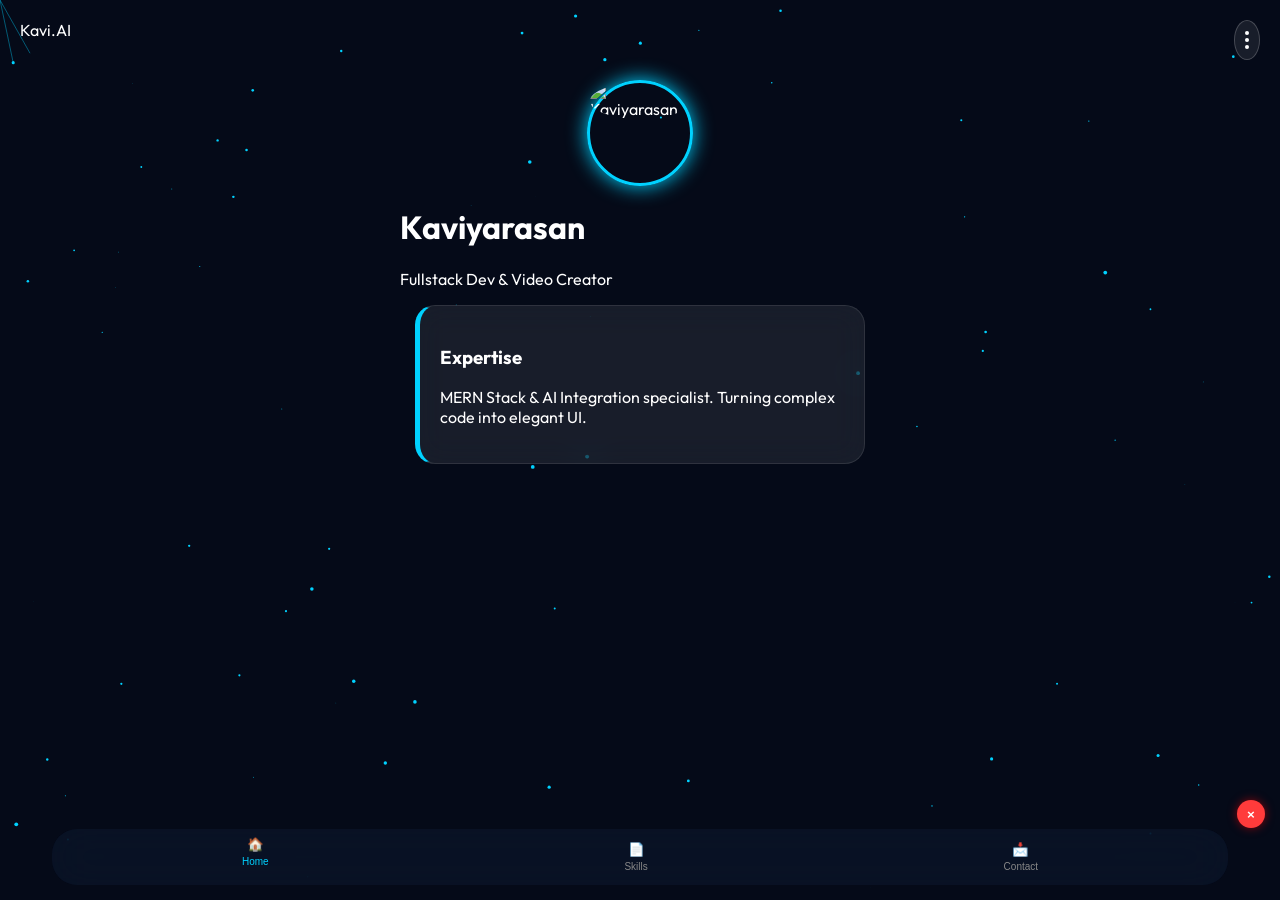
==== index.html @ b202f0cb "Update index.html" ====
<!DOCTYPE html>
<html lang="en">
<head>
  <meta charset="UTF-8">
  <meta name="viewport" content="width=device-width, initial-scale=1.0, maximum-scale=1.0, user-scalable=no">
  <title>Kaviyarasan | Future Portfolio</title>
  <link href="https://fonts.googleapis.com/css2?family=Outfit:wght@300;400;600&display=swap" rel="stylesheet">
  <link rel="stylesheet" href="etc/style.css">
</head>
<body class="dark-mode">

  <canvas id="energyCanvas"></canvas>

  <div class="top-bar">
    <div class="logo">Kavi.AI</div>
    <div class="options-menu">
      <button class="dots-btn" id="menuBtn">
        <span></span><span></span><span></span>
      </button>
      <div class="menu-dropdown" id="menuDropdown">
        <div class="menu-item" onclick="setTheme('dark')">🌙 Dark Mode</div>
        <div class="menu-item" onclick="setTheme('light')">☀️ Light Mode</div>
        <div class="menu-item" onclick="setTheme('metallic')">💎 Metallic Blue</div>
        <hr style="border: 0.5px solid rgba(255,255,255,0.1)">
        <div class="menu-item" id="openChatMenu">💬 Open Assist</div>
      </div>
    </div>
  </div>

  <main class="mobile-wrapper">
    <header class="profile-card">
      <div class="avatar-ring">
        <img src="./assets/images/my-avatar.png" alt="Kaviyarasan" class="avatar">
      </div>
      <h1 class="glow-text">Kaviyarasan</h1>
      <p class="role">Fullstack Dev & Video Creator</p>
    </header>

    <div class="content-view">
      <article id="home" class="page active">
        <div class="glass-card neon-border">
          <h3>Expertise</h3>
          <p>MERN Stack & AI Integration specialist. Turning complex code into elegant UI.</p>
        </div>
      </article>

      <article id="resume" class="page">
        <div class="glass-card">
          <h3>Tech Stack</h3>
          <div class="skills-grid">
            <span>React</span><span>Node.js</span><span>Kotlin</span><span>AI</span>
          </div>
        </div>
      </article>

      <article id="contact" class="page">
        <div class="glass-card">
          <form action="https://api.web3forms.com/submit" method="POST" class="contact-form">
            <input type="hidden" name="access_key" value="be2fa41f-7331-4cbe-b60e-311452aa8fe4">
            <input type="text" placeholder="Name" required>
            <input type="email" placeholder="Email" required>
            <textarea placeholder="Your Message" rows="4"></textarea>
            <button class="glow-btn">Send Message</button>
          </form>
        </div>
      </article>
    </div>

    <nav class="bottom-nav">
      <button class="nav-btn active" data-target="home">🏠<span>Home</span></button>
      <button class="nav-btn" data-target="resume">📄<span>Skills</span></button>
      <button class="nav-btn" data-target="contact">📩<span>Contact</span></button>
    </nav>
  </main>

  <div id="bot-container" class="draggable-bot">
    <div class="bot-header">
      <button id="closeBot" class="close-bot-btn">&times;</button>
    </div>
    <df-messenger 
      intent="welcome" 
      chat-title="KAVI ASSIST" 
      agent-id="3eeac8d2-881d-43f4-8732-d7d95954f839" 
      language-code="en">
    </df-messenger>
  </div>

  <script src="etc/script.js"></script>
  <script src="https://www.gstatic.com/dialogflow-console/fast/messenger/bootstrap.js?v=1"></script>
</body>
</html>
---- etc/style.css ----
:root {
  --metallic-blue: #00d2ff;
  --bg: #050a18;
  --glass: rgba(255, 255, 255, 0.08);
}

body {
  margin: 0; background: var(--bg); color: white;
  font-family: 'Outfit', sans-serif; overflow-x: hidden;
}

#energyCanvas { position: fixed; top: 0; left: 0; z-index: -1; }

/* 3-Dot Menu */
.top-bar { display: flex; justify-content: space-between; padding: 20px; z-index: 10002; position: relative; }
.dots-btn { background: var(--glass); border: 1px solid rgba(255,255,255,0.2); padding: 10px; border-radius: 50%; display: grid; gap: 3px; cursor: pointer; }
.dots-btn span { width: 4px; height: 4px; background: white; border-radius: 50%; }

.menu-dropdown {
  position: absolute; right: 20px; top: 70px; width: 180px;
  background: rgba(10, 20, 40, 0.95); backdrop-filter: blur(20px);
  border-radius: 15px; border: 1px solid var(--metallic-blue);
  display: none; flex-direction: column; z-index: 10003;
}
.menu-dropdown.show { display: flex; }
.menu-item { padding: 15px; cursor: pointer; font-size: 14px; }
.menu-item:hover { background: var(--metallic-blue); }

/* Chatbot Fix */
.draggable-bot { position: fixed; bottom: 90px; right: 20px; z-index: 9999; }
.bot-header { position: absolute; top: -10px; right: -5px; z-index: 10001; }
.close-bot-btn {
  background: #ff3b3b; color: white; border: none; width: 28px; height: 28px;
  border-radius: 50%; cursor: pointer; font-weight: bold; box-shadow: 0 0 10px rgba(255,0,0,0.5);
}
.bot-hidden { display: none !important; }

/* Layout & Cards */
.mobile-wrapper { max-width: 480px; margin: 0 auto; padding-bottom: 100px; }
.avatar-ring { width: 100px; height: 100px; margin: 0 auto; border-radius: 50%; border: 3px solid var(--metallic-blue); box-shadow: 0 0 20px var(--metallic-blue); }
.avatar { width: 100%; border-radius: 50%; }
.glass-card { background: var(--glass); backdrop-filter: blur(15px); border-radius: 20px; padding: 20px; margin: 15px; border: 1px solid rgba(255,255,255,0.1); }
.neon-border { border-left: 5px solid var(--metallic-blue); }

/* Bottom Nav */
.bottom-nav {
  position: fixed; bottom: 15px; left: 50%; transform: translateX(-50%);
  width: 90%; background: rgba(10, 20, 40, 0.8); backdrop-filter: blur(20px);
  display: flex; justify-content: space-around; padding: 12px; border-radius: 25px;
}
.nav-btn { background: none; border: none; color: #888; display: flex; flex-direction: column; align-items: center; cursor: pointer; }
.nav-btn.active { color: var(--metallic-blue); transform: translateY(-5px); }
.nav-btn span { font-size: 10px; margin-top: 4px; }

.page { display: none; }
.page.active { display: block; animation: fadeInUp 0.4s ease; }
@keyframes fadeInUp { from { opacity: 0; transform: translateY(10px); } to { opacity: 1; transform: translateY(0); } }
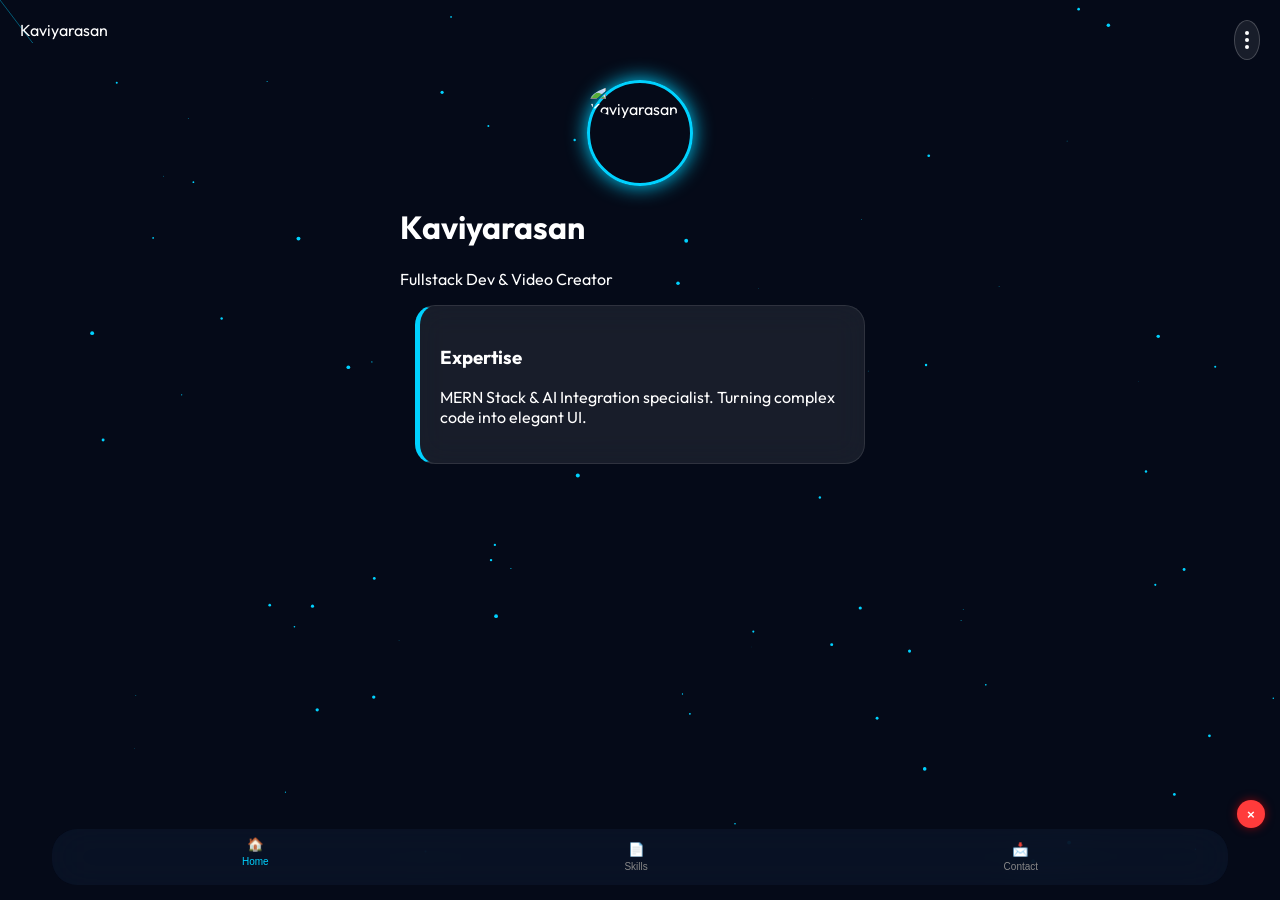
==== commit 75c83a6e: "Update index.html" ====
--- a/index.html
+++ b/index.html
@@ -12,7 +12,7 @@
   <canvas id="energyCanvas"></canvas>
 
   <div class="top-bar">
-    <div class="logo">Kavi.AI</div>
+    <div class="logo">Kaviyarasan</div>
     <div class="options-menu">
       <button class="dots-btn" id="menuBtn">
         <span></span><span></span><span></span>
@@ -77,13 +77,32 @@
     <div class="bot-header">
       <button id="closeBot" class="close-bot-btn">&times;</button>
     </div>
+    <!------bot----->
+ <div align="center" class="container">
+    <script src="https://www.gstatic.com/dialogflow-console/fast/messenger/bootstrap.js?v=1"></script>
     <df-messenger 
-      intent="welcome" 
-      chat-title="KAVI ASSIST" 
-      agent-id="3eeac8d2-881d-43f4-8732-d7d95954f839" 
-      language-code="en">
+     intent="welcome"  
+     chat-title="mozhihub localization" 
+     agent-id="6e15d48e-7e87-4dc9-8201-7e71e19d97ea" 
+     language-code="en" 
+     chat-icon="assets/images/img1.png"
+     chat-icon-size="80px">
+  <style>
+        df-messenger {
+          --df-messenger-bot-message: #fff;
+          --df-messenger-button-titlebar-color: #00A36C;
+          --df-messenger-button-titlebar-color:#00A36C;
+          --df-messenger-chat-background-color:#A9A9A9;
+          --df-messenger-font-color: #000;
+          --df-messenger-send-icon: #00adff;
+          --df-messenger-user-message: #9FE2BF;
+          --df-messenger-chip-border-color:#008000;
+          --df-messanger-chat-icon-size:140px;
+        }
+   </style>
+      
     </df-messenger>
-  </div>
+<!---End Bot---->
 
   <script src="etc/script.js"></script>
   <script src="https://www.gstatic.com/dialogflow-console/fast/messenger/bootstrap.js?v=1"></script>
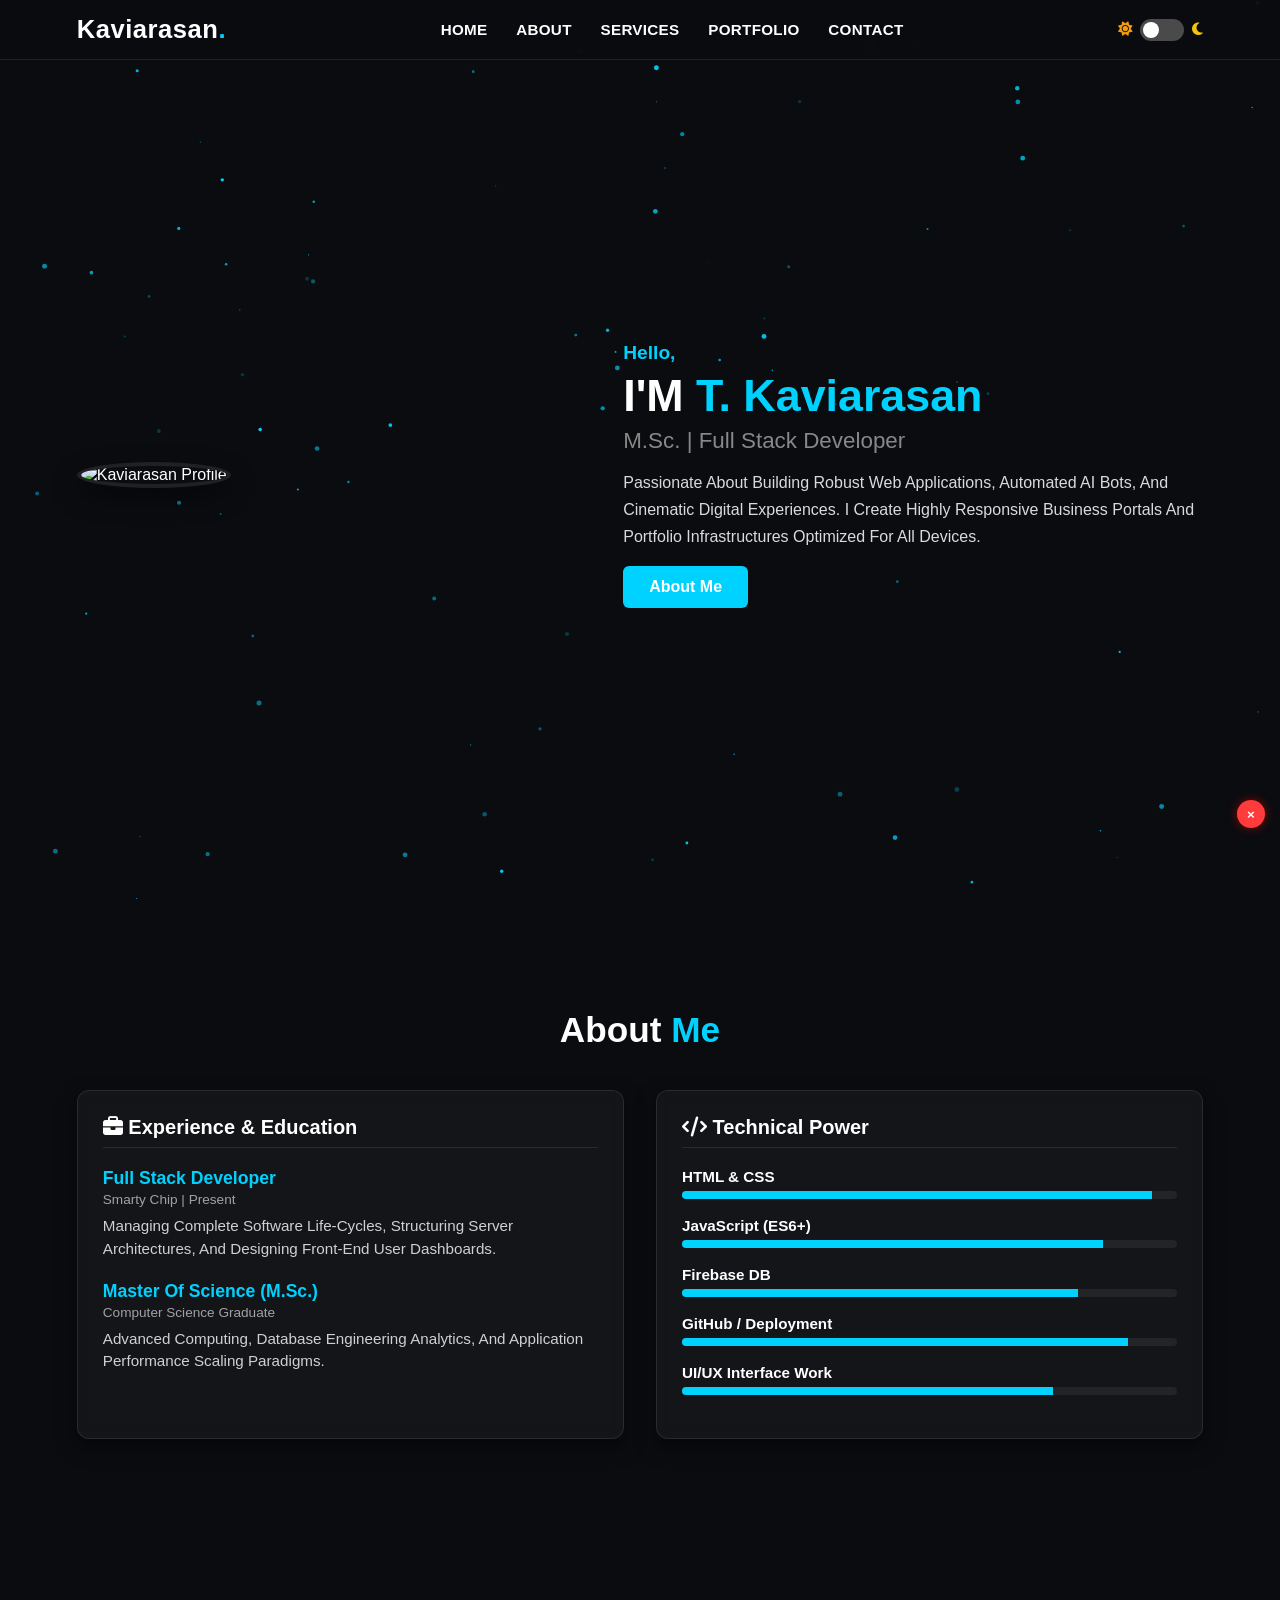
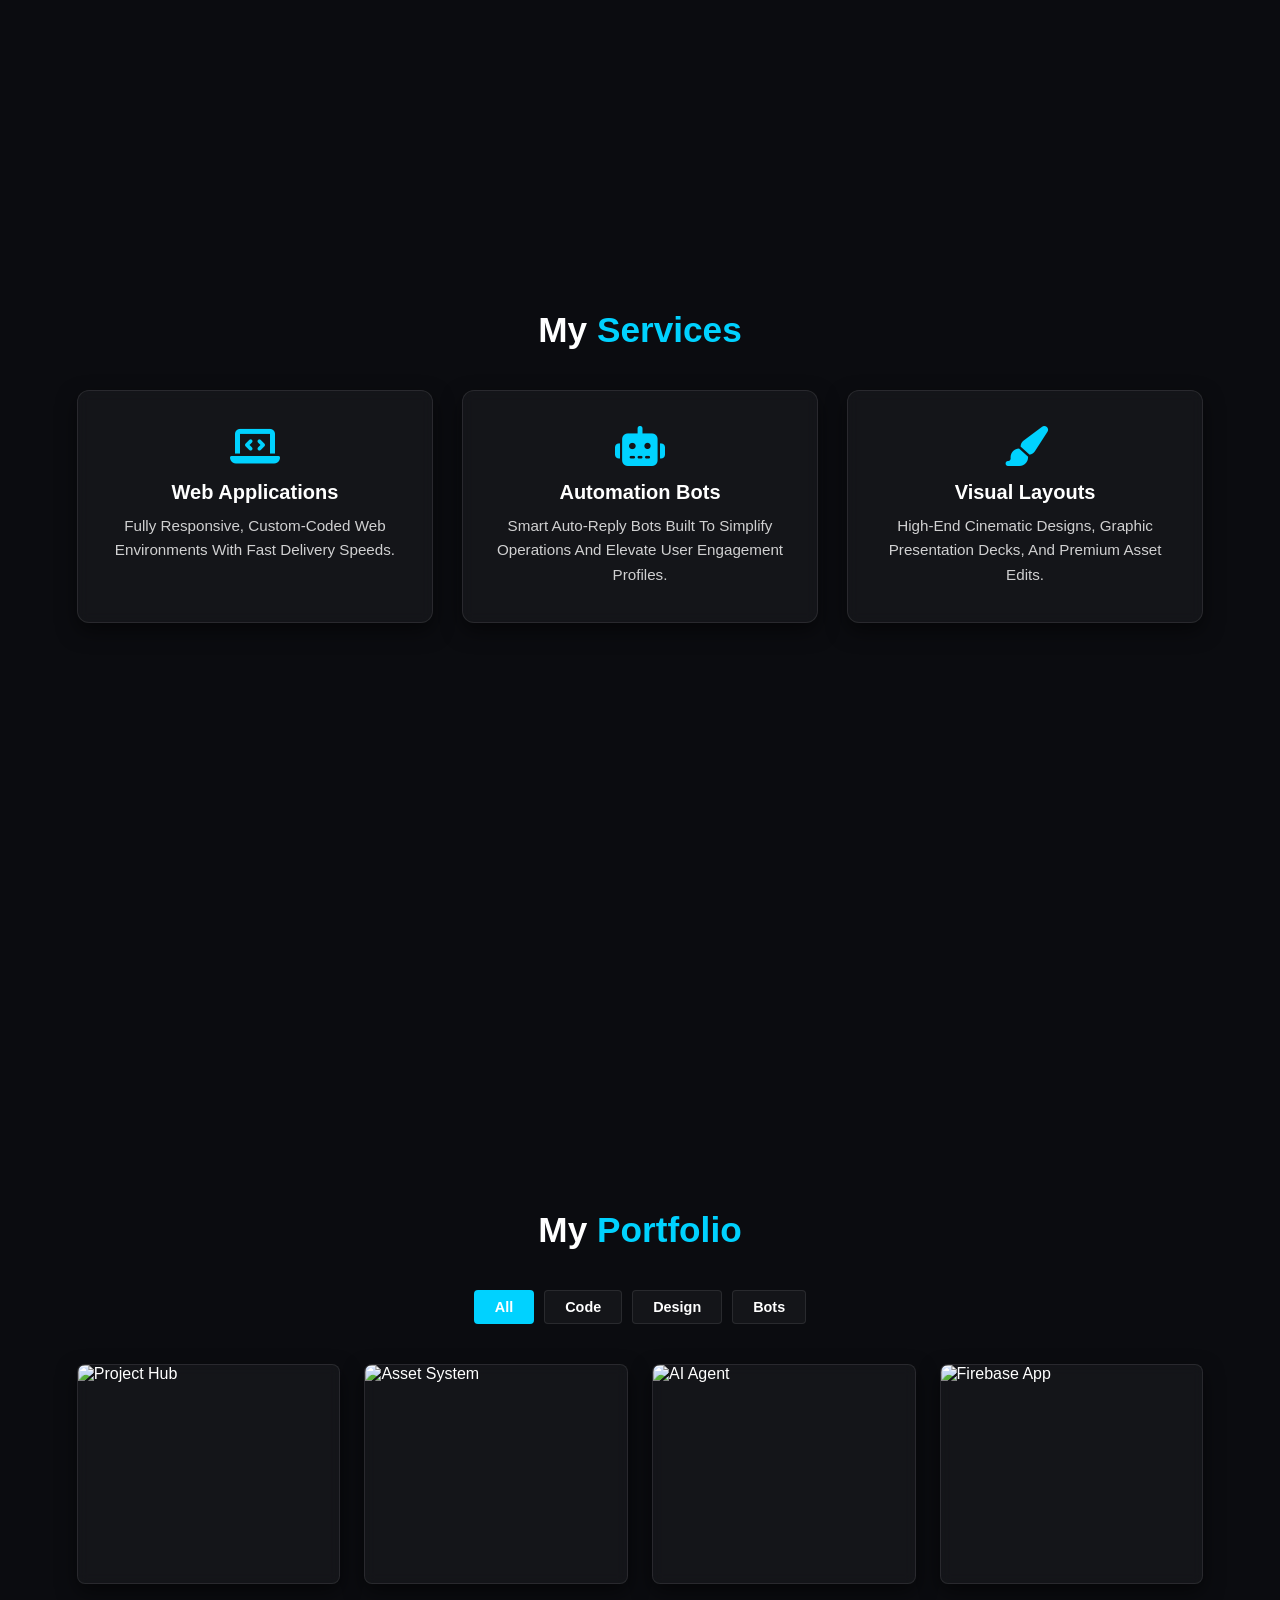
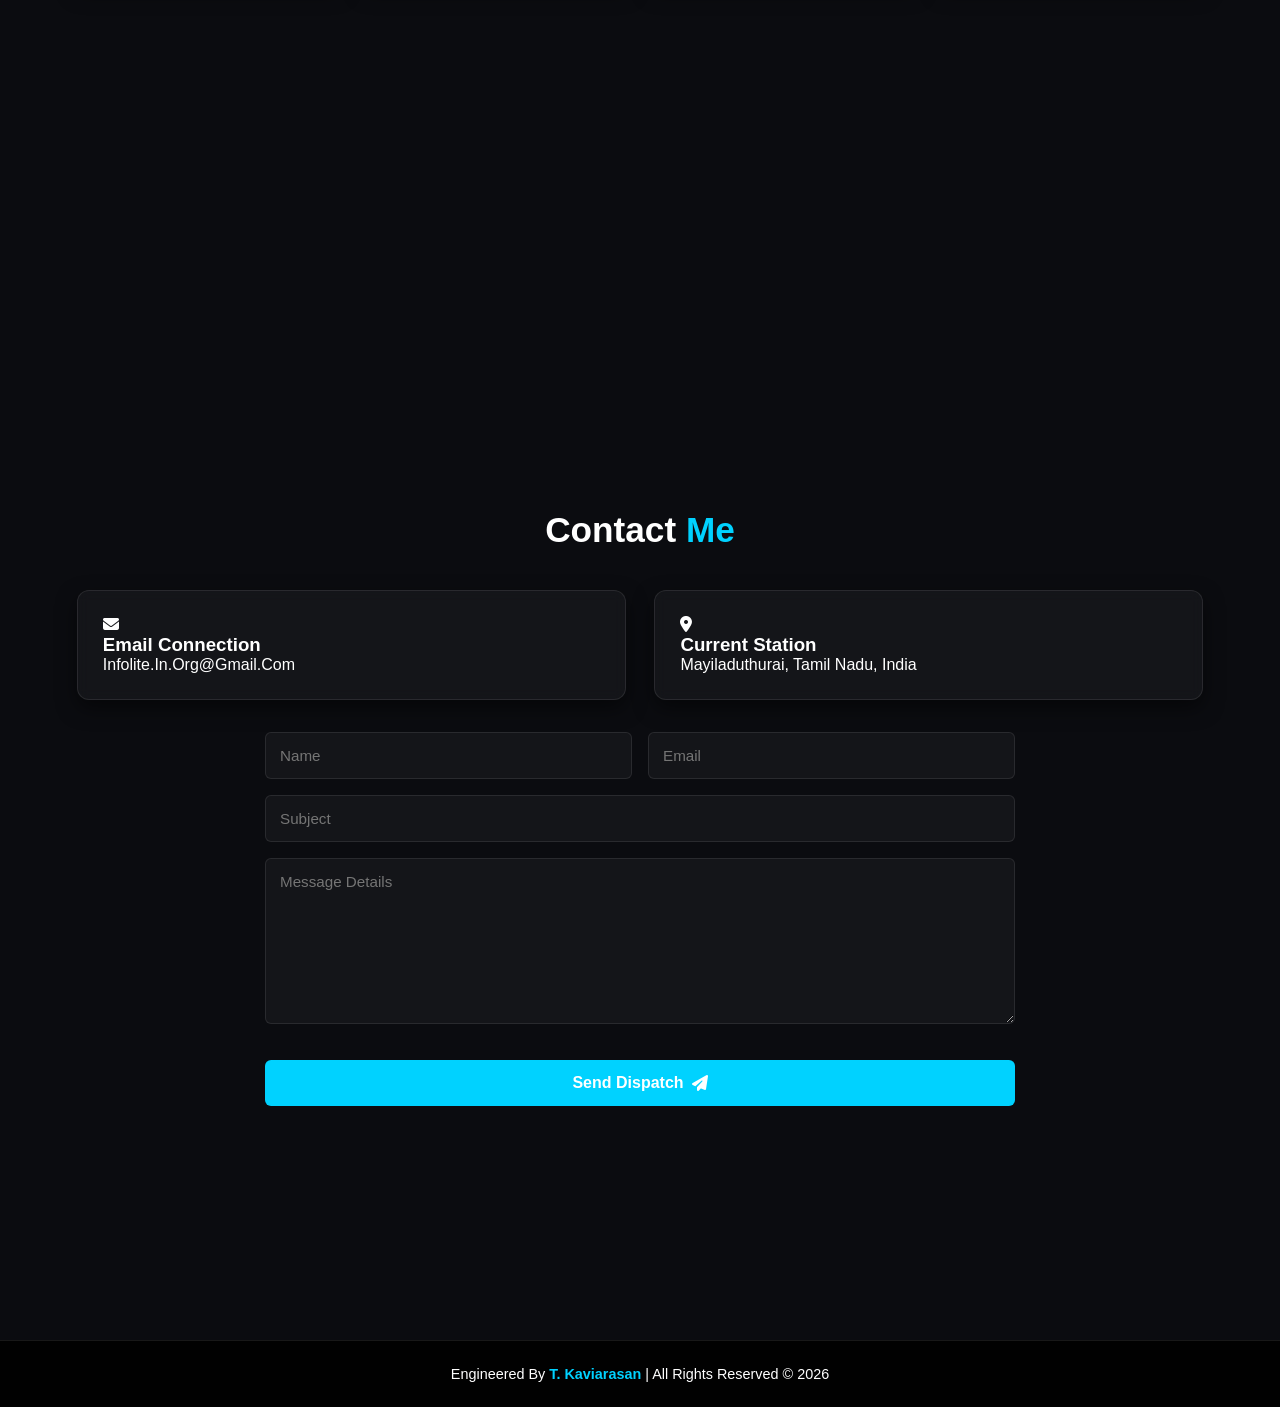
==== commit f73369ca: "Add files via upload" ====
--- a/index.html
+++ b/index.html
@@ -1,83 +1,210 @@
 <!DOCTYPE html>
 <html lang="en">
 <head>
-  <meta charset="UTF-8">
-  <meta name="viewport" content="width=device-width, initial-scale=1.0, maximum-scale=1.0, user-scalable=no">
-  <title>Kaviyarasan | Future Portfolio</title>
-  <link href="https://fonts.googleapis.com/css2?family=Outfit:wght@300;400;600&display=swap" rel="stylesheet">
-  <link rel="stylesheet" href="etc/style.css">
+    <meta charset="UTF-8">
+    <meta name="viewport" content="width=device-width, initial-scale=1.0, maximum-scale=1.0, user-scalable=no">
+    <title>T. Kaviarasan | Portfolio</title>
+    
+    <!-- Font Awesome for Icons -->
+    <link rel="stylesheet" href="https://cdnjs.cloudflare.com/ajax/libs/font-awesome/6.1.2/css/all.min.css">
+    <link rel="stylesheet" href="css/style.css">
 </head>
 <body class="dark-mode">
 
-  <canvas id="energyCanvas"></canvas>
-
-  <div class="top-bar">
-    <div class="logo">Kaviyarasan</div>
-    <div class="options-menu">
-      <button class="dots-btn" id="menuBtn">
-        <span></span><span></span><span></span>
-      </button>
-      <div class="menu-dropdown" id="menuDropdown">
-        <div class="menu-item" onclick="setTheme('dark')">🌙 Dark Mode</div>
-        <div class="menu-item" onclick="setTheme('light')">☀️ Light Mode</div>
-        <div class="menu-item" onclick="setTheme('metallic')">💎 Metallic Blue</div>
-        <hr style="border: 0.5px solid rgba(255,255,255,0.1)">
-        <div class="menu-item" id="openChatMenu">💬 Open Assist</div>
-      </div>
-    </div>
-  </div>
-
-  <main class="mobile-wrapper">
-    <header class="profile-card">
-      <div class="avatar-ring">
-        <img src="./assets/images/my-avatar.png" alt="Kaviyarasan" class="avatar">
-      </div>
-      <h1 class="glow-text">Kaviyarasan</h1>
-      <p class="role">Fullstack Dev & Video Creator</p>
-    </header>
-
-    <div class="content-view">
-      <article id="home" class="page active">
-        <div class="glass-card neon-border">
-          <h3>Expertise</h3>
-          <p>MERN Stack & AI Integration specialist. Turning complex code into elegant UI.</p>
-        </div>
-      </article>
-
-      <article id="resume" class="page">
-        <div class="glass-card">
-          <h3>Tech Stack</h3>
-          <div class="skills-grid">
-            <span>React</span><span>Node.js</span><span>Kotlin</span><span>AI</span>
-          </div>
-        </div>
-      </article>
-
-      <article id="contact" class="page">
-        <div class="glass-card">
-          <form action="https://api.web3forms.com/submit" method="POST" class="contact-form">
-            <input type="hidden" name="access_key" value="be2fa41f-7331-4cbe-b60e-311452aa8fe4">
-            <input type="text" placeholder="Name" required>
-            <input type="email" placeholder="Email" required>
-            <textarea placeholder="Your Message" rows="4"></textarea>
-            <button class="glow-btn">Send Message</button>
-          </form>
-        </div>
-      </article>
-    </div>
-
-    <nav class="bottom-nav">
-      <button class="nav-btn active" data-target="home">🏠<span>Home</span></button>
-      <button class="nav-btn" data-target="resume">📄<span>Skills</span></button>
-      <button class="nav-btn" data-target="contact">📩<span>Contact</span></button>
-    </nav>
-  </main>
-
+    <!-- Background Audio & Interactive Canvas -->
+    <audio id="bgMusic" autoplay loop>
+        <source src="audio/master.mp3" type="audio/mp3">
+    </audio>
+    <canvas id="energyCanvas"></canvas>
+
+    <!-- Header & Navigation -->
+    <div class="contenedor-header">
+        <header>
+            <div class="logo">
+                <a href="#home">Kaviarasan<span>.</span></a>
+            </div>
+            
+            <nav id="nav">
+                <ul>
+                    <li><a href="#home" onclick="seleccionar()">HOME</a></li>
+                    <li><a href="#about" onclick="seleccionar()">ABOUT</a></li>
+                    <li><a href="#services" onclick="seleccionar()">SERVICES</a></li>
+                    <li><a href="#portfolio" onclick="seleccionar()">PORTFOLIO</a></li>
+                    <li><a href="#contact" onclick="seleccionar()">CONTACT</a></li>
+                </ul>
+            </nav>
+
+            <!-- Day/Night Sliding Switch Container -->
+            <div class="theme-switch-container">
+                <i class="fas fa-sun sun-icon"></i>
+                <label class="switch">
+                    <input type="checkbox" id="theme-slider" onchange="toggleTheme(this)">
+                    <span class="slider round"></span>
+                </label>
+                <i class="fas fa-moon moon-icon"></i>
+            </div>
+
+            <!-- Hamburger Icon for Phone View -->
+            <div class="nav-responsive" onclick="mostrarOcultarMenu()">
+                <i class="fas fa-bars" id="menu-icon"></i>
+            </div>
+        </header>
+    </div>
+
+    <!-- Home Section -->
+    <section class="home" id="home">
+        <div class="image">
+            <img src="images/Dp.jpg" alt="Kaviarasan Profile">
+        </div>
+        <div class="content">
+            <span class="hello">Hello,</span>
+            <h3>I'M <span>T. Kaviarasan</span></h3>
+            <h2>M.Sc. | Full Stack Developer</h2>
+            <p>Passionate about building robust web applications, automated AI bots, and cinematic digital experiences. I create highly responsive business portals and portfolio infrastructures optimized for all devices.</p>
+            <a href="#about" class="btn">About Me</a>
+        </div>
+    </section>
+
+    <!-- About & Skills Section -->
+    <section class="about" id="about">
+        <h1 class="heading"> About <span>Me</span> </h1>
+        <div class="row">
+            
+            <!-- Timeline Cards -->
+            <div class="box">
+                <h3 class="title"><i class="fas fa-briefcase"></i> Experience & Education</h3>
+                <div class="exp-box">
+                    <h3>Full Stack Developer</h3>
+                    <span class="company">Smarty Chip | Present</span>
+                    <p>Managing complete software life-cycles, structuring server architectures, and designing front-end user dashboards.</p>
+                </div>
+                <div class="exp-box">
+                    <h3>Master of Science (M.Sc.)</h3>
+                    <span class="company">Computer Science Graduate</span>
+                    <p>Advanced computing, database engineering analytics, and application performance scaling paradigms.</p>
+                </div>
+            </div>
+
+            <!-- Custom Skills Block -->
+            <div class="box" id="skills">
+                <h3 class="title"><i class="fas fa-code"></i> Technical Power</h3>
+                
+                <div class="skill"><span>HTML & CSS</span><div class="barra-skill"><div class="progreso htmlcss"></div></div></div>
+                <div class="skill"><span>JavaScript (ES6+)</span><div class="barra-skill"><div class="progreso javascript"></div></div></div>
+                <div class="skill"><span>Firebase DB</span><div class="barra-skill"><div class="progreso firebase"></div></div></div>
+                <div class="skill"><span>GitHub / Deployment</span><div class="barra-skill"><div class="progreso github"></div></div></div>
+                <div class="skill"><span>UI/UX Interface Work</span><div class="barra-skill"><div class="progreso design"></div></div></div>
+            </div>
+        </div>
+    </section>
+
+    <!-- Services Section -->
+    <section class="services" id="services">
+        <h1 class="heading"> My <span>Services</span> </h1>
+        <div class="box-container">
+            <div class="box">
+                <i class="fas fa-laptop-code"></i>
+                <h3>Web Applications</h3>
+                <p>Fully responsive, custom-coded web environments with fast delivery speeds.</p>
+            </div>
+            <div class="box">
+                <i class="fas fa-robot"></i>
+                <h3>Automation Bots</h3>
+                <p>Smart auto-reply bots built to simplify operations and elevate user engagement profiles.</p>
+            </div>
+            <div class="box">
+                <i class="fas fa-paint-brush"></i>
+                <h3>Visual Layouts</h3>
+                <p>High-end cinematic designs, graphic presentation decks, and premium asset edits.</p>
+            </div>
+        </div>
+    </section>
+
+    <!-- Portfolio Filter System -->
+    <section class="portfolio" id="portfolio">
+        <h1 class="heading"> My <span>Portfolio</span> </h1>
+        
+        <div class="button-container">
+            <div class="btn filter-btn active" data-filter="all">All</div>
+            <div class="btn filter-btn" data-filter="code">Code</div>
+            <div class="btn filter-btn" data-filter="design">Design</div>
+            <div class="btn filter-btn" data-filter="bots">Bots</div>
+        </div>
+
+        <div class="image-container">
+            <div class="box code">
+                <img src="images/img1.jpg" alt="Project Hub">
+                <div class="info"><h3>Enterprise App</h3></div>
+            </div>
+            <div class="box design">
+                <img src="images/img2.jpg" alt="Asset System">
+                <div class="info"><h3>Cinematic UI Variant</h3></div>
+            </div>
+            <div class="box bots">
+                <img src="images/img3.jpg" alt="AI Agent">
+                <div class="info"><h3>Automated AI System</h3></div>
+            </div>
+            <div class="box code">
+                <img src="images/img4.jpg" alt="Firebase App">
+                <div class="info"><h3>Firebase Core Engine</h3></div>
+            </div>
+        </div>
+    </section>
+
+    <!-- Contact Form Section -->
+    <section class="contact" id="contact">
+        <h1 class="heading"> Contact <span>Me</span> </h1>
+        <div class="box-container">
+            <div class="box">
+                <i class="fas fa-envelope"></i>
+                <h3>Email Connection</h3>
+                <p>infolite.in.org@gmail.com</p>
+            </div>
+            <div class="box">
+                <i class="fas fa-map-marker-alt"></i>
+                <h3>Current Station</h3>
+                <p>Mayiladuthurai, Tamil Nadu, India</p>
+            </div>
+        </div>
+
+        <div class="row">
+          
+<form action="https://api.web3forms.com/submit" method="POST" class="contact-form">
+    <!-- Web3Forms Access Key -->
+    <input type="hidden" name="access_key" value="5e51a205-46d1-4db6-916f-0703efb327ab">
+ 
+    <div class="inputBox">
+        <!-- 'name="name"' add panni iruken -->
+        <input type="text" name="name" placeholder="Name" required>
+        
+        <!-- 'name="email"' add panni iruken -->
+        <input type="email" name="email" placeholder="Email" required>
+    </div>
+    
+    <!-- 'name="subject"' add panni iruken -->
+    <input type="text" name="subject" placeholder="Subject">
+    
+    <!-- 'name="message"' add panni iruken -->
+    <textarea name="message" cols="30" rows="8" placeholder="Message Details" required></textarea>
+    
+    <button type="submit" class="btn">Send Dispatch <i class="fas fa-paper-plane"></i></button>
+</form>
+
+        </div>
+    </section>
+
+    <!-- Footer Space -->
+    <div class="footer">
+        Engineered by <span>T. Kaviarasan</span> | All Rights Reserved &copy; 2026
+    </div>
+
+    <!-- Chatbot Initialization -->
+    
   <div id="bot-container" class="draggable-bot">
     <div class="bot-header">
       <button id="closeBot" class="close-bot-btn">&times;</button>
     </div>
-    <!------bot----->
+<!------bot----->
  <div align="center" class="container">
     <script src="https://www.gstatic.com/dialogflow-console/fast/messenger/bootstrap.js?v=1"></script>
     <df-messenger 
@@ -104,7 +231,7 @@
     </df-messenger>
 <!---End Bot---->
 
-  <script src="etc/script.js"></script>
-  <script src="https://www.gstatic.com/dialogflow-console/fast/messenger/bootstrap.js?v=1"></script>
+
+    <script src="js/script.js"></script>
 </body>
 </html>
--- a/css/style.css
+++ b/css/style.css
@@ -0,0 +1,365 @@
+/* ==========================================
+   1. UNIVERSAL THEME ENGINE TOKENS
+   ========================================== */
+:root { 
+    --bg: #0b0c10; 
+    --text: #ffffff; 
+    --accent: #00d2ff; 
+    --glass: rgba(255, 255, 255, 0.04);
+    --glass-border: rgba(255, 255, 255, 0.09);
+    --card-shadow: rgba(0, 0, 0, 0.5);
+}
+
+body.light-mode { 
+    --bg: #f8f9fa; 
+    --text: #1a1a1a; 
+    --accent: #0076a3; 
+    --glass: rgba(0, 0, 0, 0.03);
+    --glass-border: rgba(0, 0, 0, 0.08);
+    --card-shadow: rgba(0, 0, 0, 0.08);
+}
+
+/* ==========================================
+   2. STRUCTURE RESET & BG ENGINE CANVAS
+   ========================================== */
+* { 
+    margin: 0; 
+    padding: 0; 
+    box-sizing: border-box; 
+    font-family: 'Segoe UI', Roboto, Helvetica, Arial, sans-serif;
+    text-transform: capitalize; 
+    transition: background 0.4s ease, color 0.4s ease, border-color 0.4s ease;
+}
+
+html { 
+    scroll-behavior: smooth; 
+    font-size: 16px; 
+    overflow-x: hidden;
+}
+
+body { 
+    background-color: var(--bg); 
+    color: var(--text); 
+    overflow-x: hidden;
+    position: relative;
+}
+
+#energyCanvas { 
+    position: fixed; 
+    top: 0; 
+    left: 0; 
+    width: 100vw;
+    height: 100vh;
+    z-index: -1; 
+    pointer-events: auto;
+}
+
+/* ==========================================
+   3. STICKY HEADER & SLIDING SWITCH
+   ========================================== */
+.contenedor-header { 
+    position: fixed; 
+    top: 0; 
+    left: 0; 
+    width: 100%; 
+    z-index: 1000; 
+    background: rgba(11, 12, 16, 0.85); 
+    backdrop-filter: blur(12px); 
+    -webkit-backdrop-filter: blur(12px);
+    border-bottom: 1px solid var(--glass-border);
+}
+body.light-mode .contenedor-header {
+    background: rgba(248, 249, 250, 0.85);
+}
+
+header { 
+    display: flex; 
+    justify-content: space-between; 
+    align-items: center; 
+    padding: 15px 6%; 
+    max-width: 1400px;
+    margin: 0 auto;
+}
+
+.logo a { 
+    color: var(--text); 
+    font-size: 1.6rem; 
+    font-weight: 800; 
+    text-decoration: none; 
+    letter-spacing: 0.5px;
+}
+.logo a span { color: var(--accent); }
+
+#nav ul { 
+    display: flex; 
+    list-style: none; 
+    gap: 1.8rem; 
+}
+#nav ul li a { 
+    color: var(--text); 
+    text-decoration: none; 
+    font-size: 0.95rem; 
+    font-weight: 600;
+    letter-spacing: 0.3px;
+}
+#nav ul li a:hover { color: var(--accent); }
+
+/* Day / Night Slider Switch Mechanics */
+.theme-switch-container {
+    display: flex;
+    align-items: center;
+    gap: 8px;
+}
+.theme-switch-container i { font-size: 0.9rem; }
+.sun-icon { color: #f39c12; }
+.moon-icon { color: #f1c40f; }
+
+.switch {
+    position: relative;
+    display: inline-block;
+    width: 44px;
+    height: 22px;
+}
+.switch input { opacity: 0; width: 0; height: 0; }
+.slider {
+    position: absolute;
+    cursor: pointer;
+    top: 0; left: 0; right: 0; bottom: 0;
+    background-color: #4a4a4a;
+    transition: .3s;
+}
+.slider.round { border-radius: 22px; }
+.slider.round:before {
+    position: absolute;
+    content: "";
+    height: 16px;
+    width: 16px;
+    left: 3px;
+    bottom: 3px;
+    background-color: white;
+    transition: .3s;
+    border-radius: 50%;
+}
+input:checked + .slider { background-color: var(--accent); }
+input:checked + .slider:before { transform: translateX(22px); }
+
+.nav-responsive { 
+    display: none; 
+    font-size: 1.5rem; 
+    cursor: pointer; 
+    color: var(--text); 
+}
+
+/* ==========================================
+   4. CORE VIEW SECTIONS & MODULE LAYOUTS
+   ========================================== */
+section { 
+    padding: 110px 6% 60px 6%; 
+    min-height: 100vh; 
+    max-width: 1300px;
+    margin: 0 auto;
+}
+.heading { 
+    text-align: center; 
+    font-size: 2.2rem; 
+    margin-bottom: 2.5rem; 
+    font-weight: 700;
+}
+.heading span { color: var(--accent); }
+
+.btn { 
+    display: inline-block; 
+    padding: 10px 24px; 
+    background: var(--accent); 
+    color: #fff; 
+    text-decoration: none; 
+    border-radius: 6px; 
+    font-size: 1rem; 
+    font-weight: 600;
+    margin-top: 1rem; 
+    border: 2px solid transparent; 
+    cursor: pointer;
+}
+.btn:hover { 
+    background: transparent; 
+    border: 2px solid var(--accent); 
+    color: var(--accent); 
+}
+
+/* Home Layer Matrix */
+.home { 
+    display: flex; 
+    align-items: center; 
+    justify-content: space-between; 
+    gap: 40px; 
+}
+.home .image img { 
+    width: 320px; 
+    height: 320px;
+    border-radius: 50%; 
+    object-fit: cover;
+    box-shadow: 0 10px 25px var(--card-shadow); 
+    border: 4px solid var(--glass-border); 
+}
+.home .content .hello { font-size: 1.2rem; color: var(--accent); font-weight: 600; }
+.home .content h3 { font-size: 2.8rem; line-height: 1.2; margin: 5px 0; }
+.home .content h3 span { color: var(--accent); }
+.home .content h2 { font-size: 1.4rem; margin-bottom: 15px; color: #888; font-weight: 500; }
+.home .content p { font-size: 1rem; line-height: 1.7; opacity: 0.85; max-width: 580px; }
+
+/* Grid Split Patterns */
+.row { 
+    display: grid; 
+    grid-template-columns: repeat(auto-fit, minmax(300px, 1fr)); 
+    gap: 2rem; 
+}
+.box { 
+    background: var(--glass); 
+    padding: 25px; 
+    border-radius: 12px; 
+    border: 1px solid var(--glass-border); 
+    backdrop-filter: blur(6px);
+    box-shadow: 0 8px 20px var(--card-shadow);
+}
+.box .title { 
+    font-size: 1.25rem; 
+    margin-bottom: 20px; 
+    border-bottom: 1px solid var(--glass-border); 
+    padding-bottom: 8px; 
+    font-weight: 600;
+}
+.exp-box { margin-bottom: 20px; }
+.exp-box h3 { font-size: 1.1rem; color: var(--accent); }
+.exp-box .company { font-size: 0.85rem; opacity: 0.6; display: block; margin: 3px 0 8px 0; }
+.exp-box p { font-size: 0.95rem; line-height: 1.5; opacity: 0.8; }
+
+/* ==========================================
+   5. SKILLS PROGRESS TRACKS & FILTERS
+   ========================================== */
+.skill { margin-bottom: 18px; }
+.skill span { font-size: 0.95rem; font-weight: 600; display: block; margin-bottom: 6px; }
+.barra-skill { 
+    background: rgba(120, 120, 120, 0.15); 
+    height: 8px; 
+    border-radius: 4px; 
+    overflow: hidden; 
+}
+.progreso { height: 100%; background: var(--accent); width: 0; transition: width 1.5s cubic-bezier(0.1, 1, 0.1, 1); }
+
+/* Dynamic viewport triggered active width metrics */
+.progreso.htmlcss.active { width: 95%; }
+.progreso.javascript.active { width: 85%; }
+.progreso.firebase.active { width: 80%; }
+.progreso.github.active { width: 90%; }
+.progreso.design.active { width: 75%; }
+
+/* Services Modular Block */
+.box-container { 
+    display: grid; 
+    grid-template-columns: repeat(auto-fit, minmax(260px, 1fr)); 
+    gap: 1.8rem; 
+}
+.services .box { text-align: center; padding: 35px 20px; }
+.services .box i { font-size: 2.5rem; color: var(--accent); margin-bottom: 15px; }
+.services .box h3 { margin-bottom: 10px; font-size: 1.25rem; }
+.services .box p { font-size: 0.95rem; opacity: 0.8; line-height: 1.6; }
+
+/* Portfolio Filtering Grid Framework */
+.button-container { text-align: center; margin-bottom: 2.5rem; display: flex; flex-wrap: wrap; justify-content: center; gap: 10px; }
+.button-container .btn { margin: 0; background: var(--glass); color: var(--text); border: 1px solid var(--glass-border); padding: 8px 20px; font-size: 0.9rem; border-radius: 4px; }
+.button-container .btn.active, .button-container .btn:hover { background: var(--accent); color: #fff; border-color: transparent; }
+
+.image-container { display: grid; grid-template-columns: repeat(auto-fit, minmax(260px, 1fr)); gap: 1.5rem; }
+.image-container .box { position: relative; overflow: hidden; border-radius: 8px; height: 220px; padding: 0; }
+.image-container .box img { width: 100%; height: 100%; object-fit: cover; transition: transform 0.4s ease; }
+.image-container .box:hover img { transform: scale(1.08); }
+.image-container .box .info { 
+    position: absolute; top: 0; left: 0; height: 100%; width: 100%; 
+    background: rgba(0,0,0,0.85); display: flex; align-items: center; 
+    justify-content: center; opacity: 0; transform: translateY(10px); transition: all 0.3s ease; 
+}
+.image-container .box:hover .info { opacity: 1; transform: translateY(0); }
+.image-container .box .info h3 { color: #fff; font-size: 1.2rem; text-align: center; font-weight: 600; }
+
+/* Contact Interface Arrays */
+.contact .inputBox { display: flex; gap: 1rem; }
+.contact input, .contact textarea { 
+    width: 100%; padding: 14px; margin-bottom: 1rem; 
+    background: var(--glass); border: 1px solid var(--glass-border); 
+    color: var(--text); border-radius: 6px; font-size: 0.95rem; 
+}
+.contact input:focus, .contact textarea:focus { border-color: var(--accent); outline: none; }
+.contact .row { max-width: 750px; margin: 2rem auto 0 auto; }
+.contact form .btn { width: 100%; padding: 12px; display: flex; align-items: center; justify-content: center; gap: 8px; }
+
+.footer { text-align: center; padding: 25px; background: rgba(0,0,0,0.9); font-size: 0.9rem; border-top: 1px solid var(--glass-border); margin-top: 40px; }
+.footer span { color: var(--accent); font-weight: 600; }
+
+/* Fix Dialogflow Chat Interface Index Priority */
+df-messenger { z-index: 99999 !important; }
+
+/* ==========================================
+   6. PHONE ADAPTATION RESPONSIVE MATRIX
+   ========================================== */
+@media (max-width: 768px) {
+    html { font-size: 15px; }
+    header { padding: 12px 5%; }
+    .nav-responsive { display: block; }
+    
+    #nav { 
+        position: absolute; 
+        top: 100%; 
+        left: 0; 
+        width: 100%; 
+        background: rgba(11, 12, 16, 0.96); 
+        border-top: 1px solid var(--glass-border); 
+        display: none; 
+        box-shadow: 0 10px 15px rgba(0,0,0,0.5);
+    }
+    body.light-mode #nav { background: rgba(248, 249, 250, 0.98); }
+    
+    #nav.responsive { display: block; }
+    #nav ul { flex-direction: column; text-align: center; padding: 25px 0; gap: 1.2rem; }
+    #nav ul li a { font-size: 1.1rem; display: block; padding: 5px 0; }
+    
+    section { padding: 90px 5% 40px 5%; min-height: auto; }
+    
+    .home { flex-direction: column-reverse; text-align: center; gap: 25px; padding-top: 120px; }
+    .home .image img { width: 220px; height: 220px; }
+    .home .content h3 { font-size: 2.2rem; }
+    .home .content p { margin: 0 auto; }
+    
+    .row { grid-template-columns: 1fr; }
+    .contact .inputBox { flex-direction: column; gap: 0; }
+}
+
+
+/* Chatbot Fix */
+.draggable-bot { position: fixed; bottom: 90px; right: 20px; z-index: 9999; }
+.bot-header { position: absolute; top: -10px; right: -5px; z-index: 10001; }
+.close-bot-btn {
+  background: #ff3b3b; color: white; border: none; width: 28px; height: 28px;
+  border-radius: 50%; cursor: pointer; font-weight: bold; box-shadow: 0 0 10px rgba(255,0,0,0.5);
+}
+.bot-hidden { display: none !important; }
+
+/* Layout & Cards */
+.mobile-wrapper { max-width: 480px; margin: 0 auto; padding-bottom: 100px; }
+.avatar-ring { width: 100px; height: 100px; margin: 0 auto; border-radius: 50%; border: 3px solid var(--metallic-blue); box-shadow: 0 0 20px var(--metallic-blue); }
+.avatar { width: 100%; border-radius: 50%; }
+.glass-card { background: var(--glass); backdrop-filter: blur(15px); border-radius: 20px; padding: 20px; margin: 15px; border: 1px solid rgba(255,255,255,0.1); }
+.neon-border { border-left: 5px solid var(--metallic-blue); }
+
+/* Bottom Nav */
+.bottom-nav {
+  position: fixed; bottom: 15px; left: 50%; transform: translateX(-50%);
+  width: 90%; background: rgba(10, 20, 40, 0.8); backdrop-filter: blur(20px);
+  display: flex; justify-content: space-around; padding: 12px; border-radius: 25px;
+}
+.nav-btn { background: none; border: none; color: #888; display: flex; flex-direction: column; align-items: center; cursor: pointer; }
+.nav-btn.active { color: var(--metallic-blue); transform: translateY(-5px); }
+.nav-btn span { font-size: 10px; margin-top: 4px; }
+
+.page { display: none; }
+.page.active { display: block; animation: fadeInUp 0.4s ease; }
+@keyframes fadeInUp { from { opacity: 0; transform: translateY(10px); } to { opacity: 1; transform: translateY(0); } }
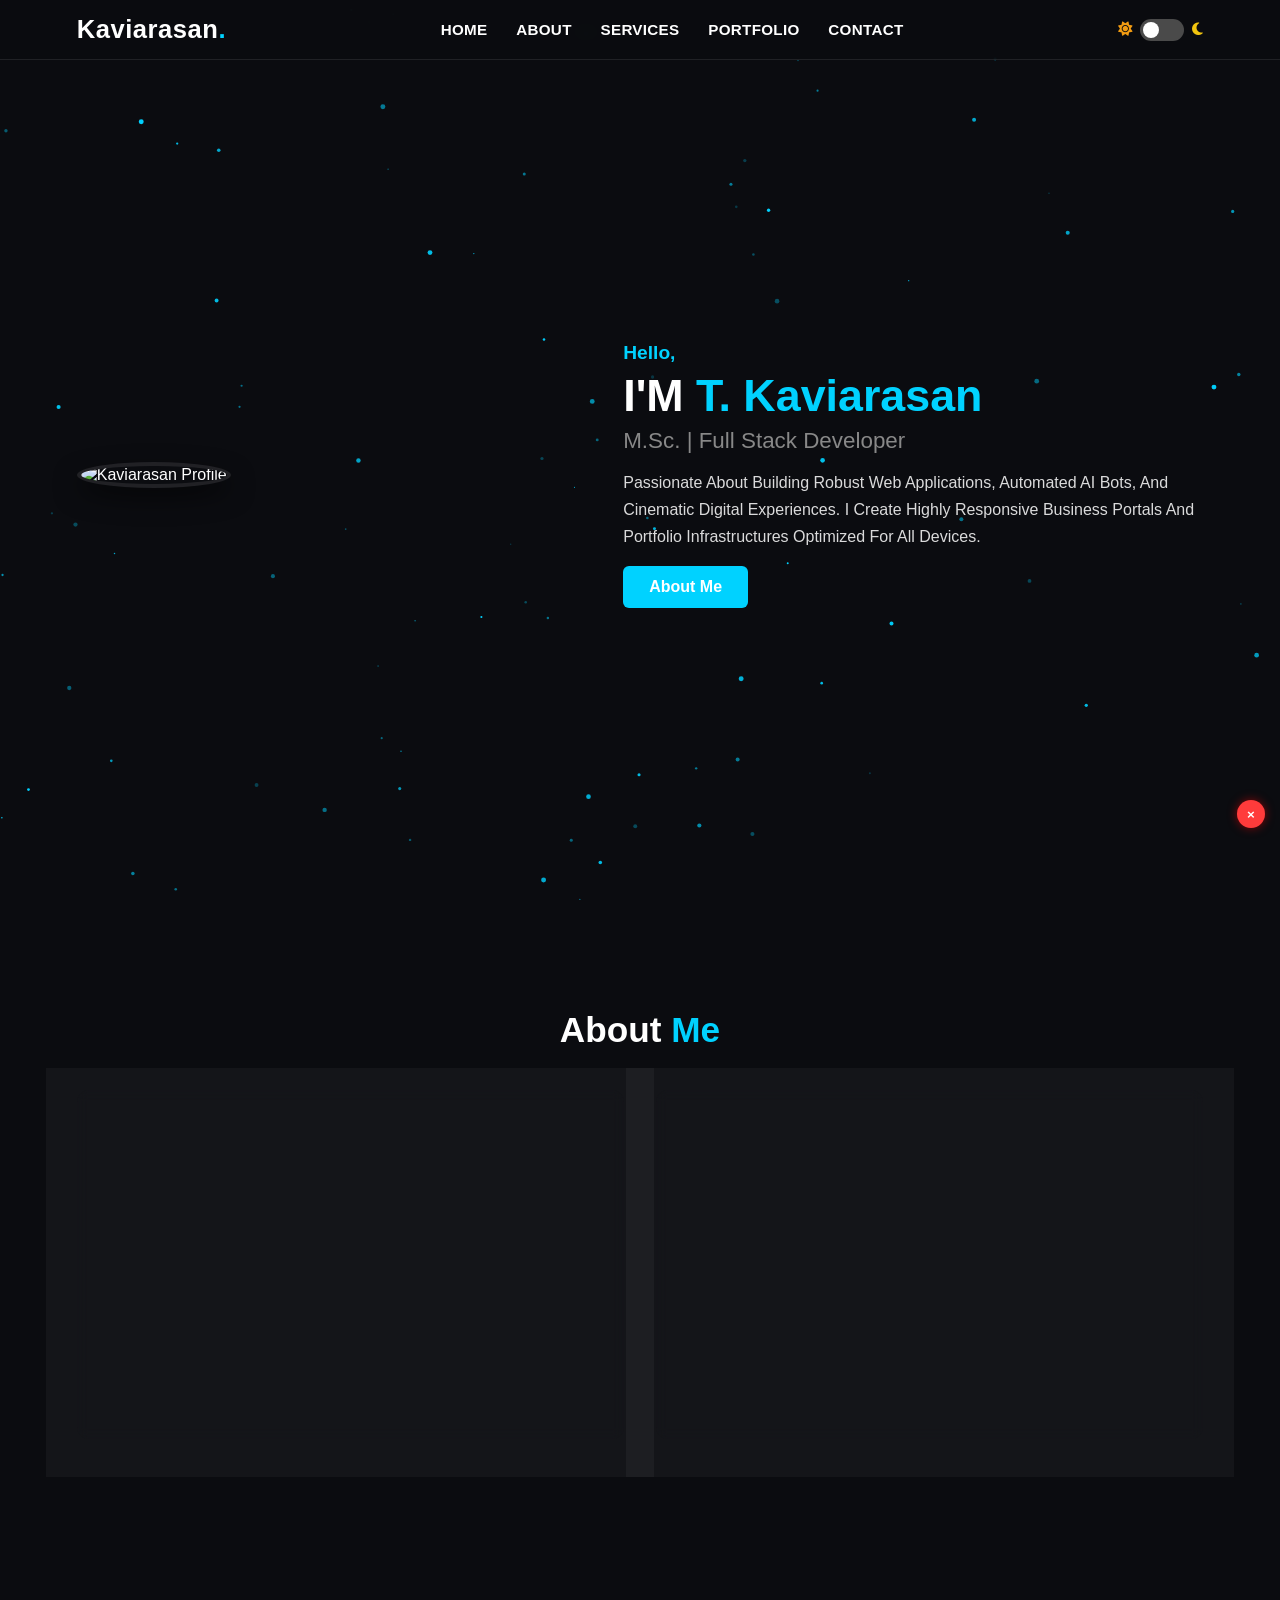
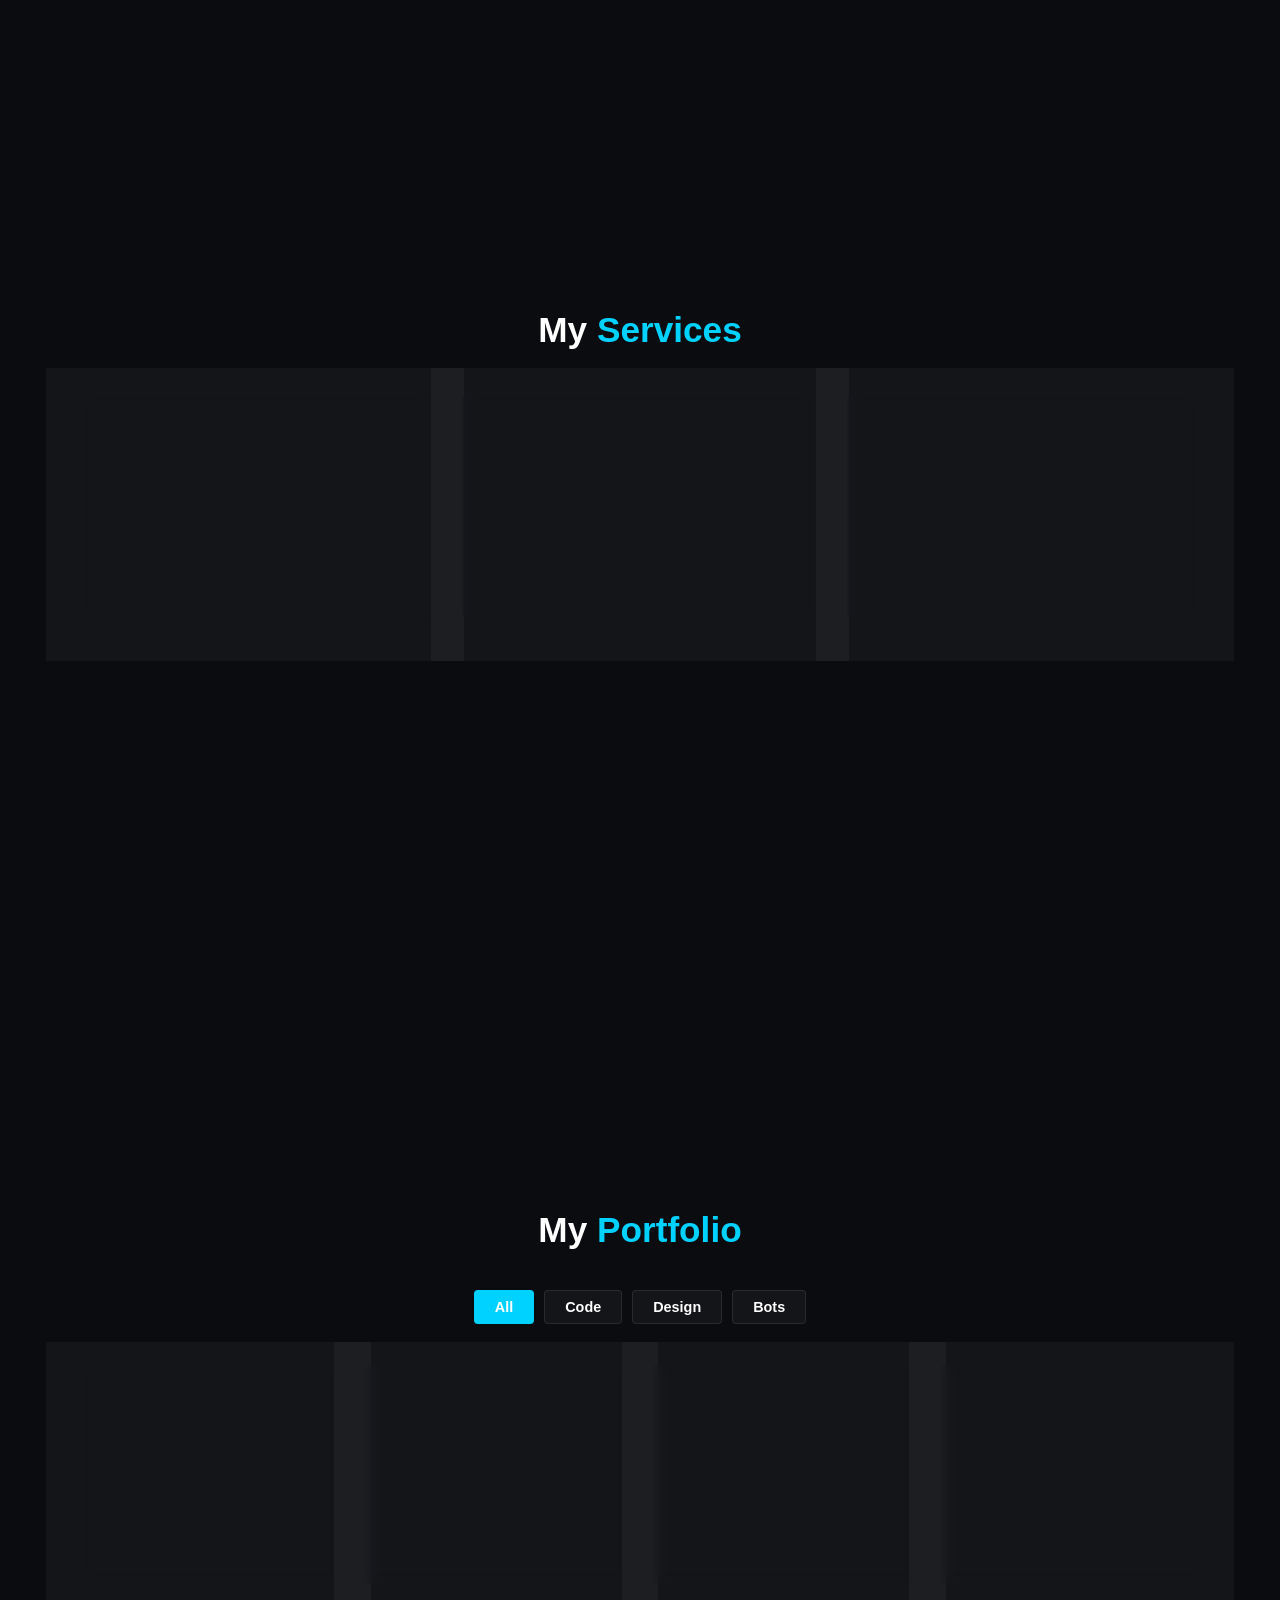
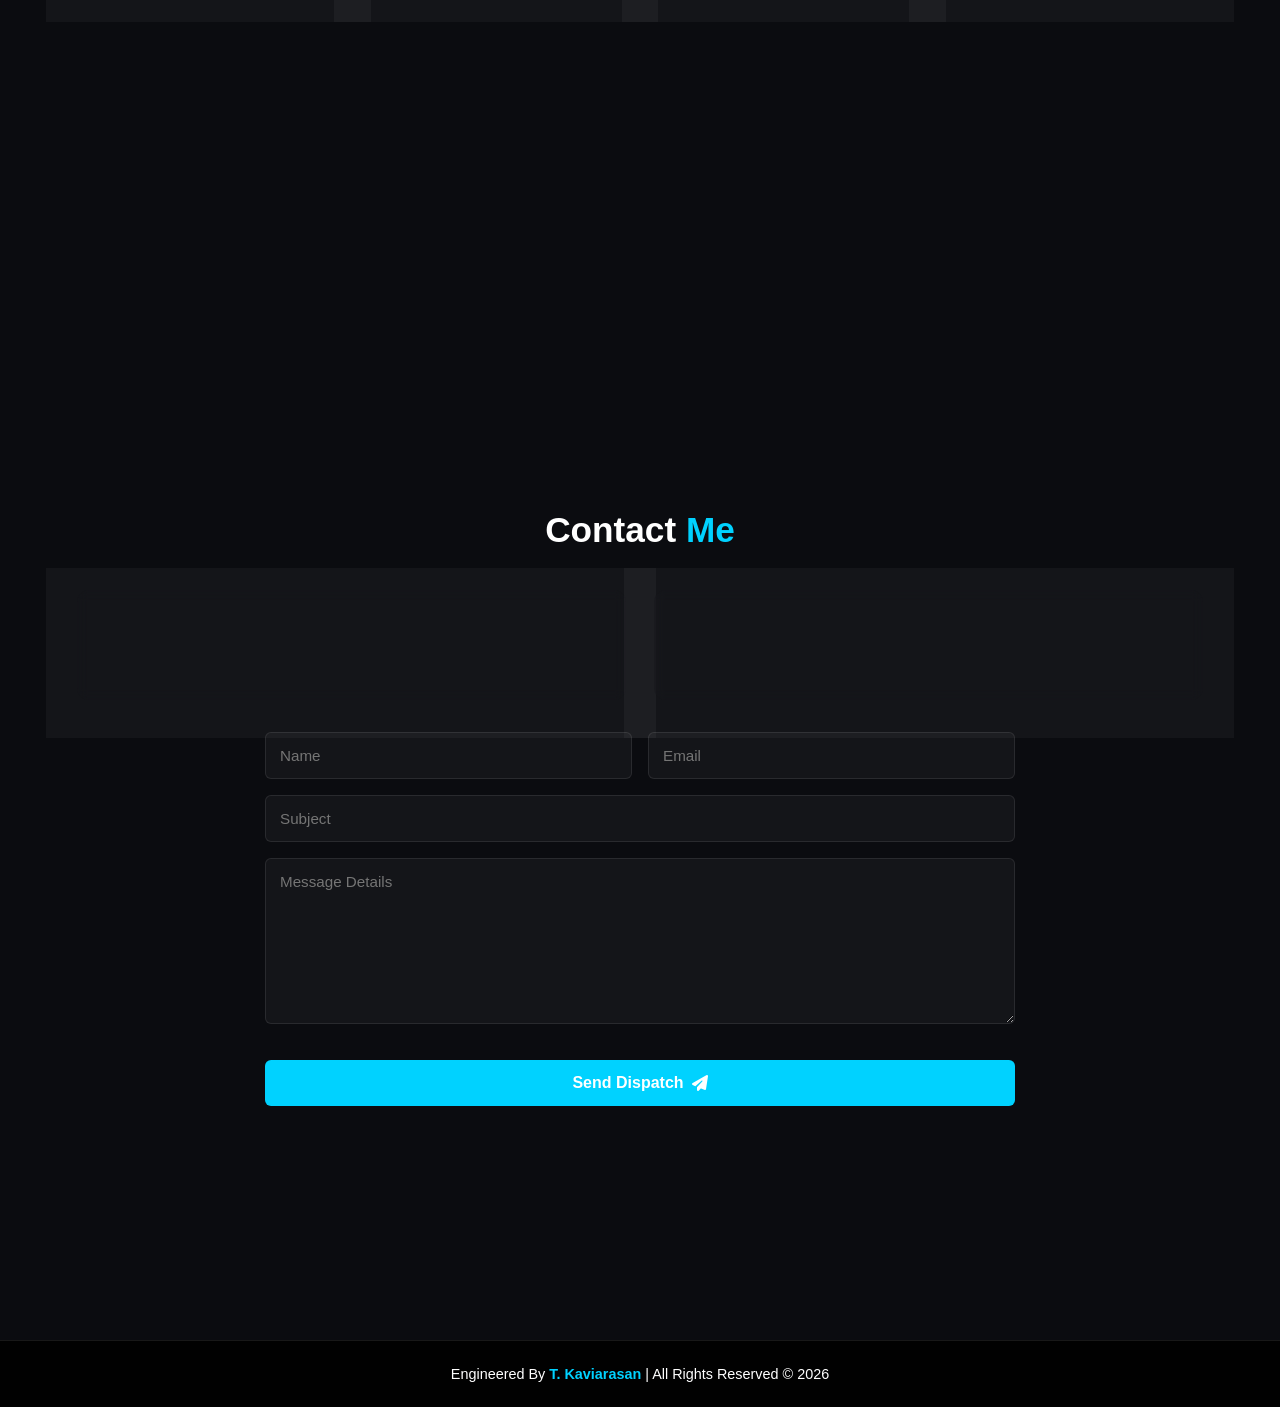
==== commit 8da45fe8: "Update index.html" ====
--- a/index.html
+++ b/index.html
@@ -158,7 +158,7 @@
             <div class="box">
                 <i class="fas fa-envelope"></i>
                 <h3>Email Connection</h3>
-                <p>infolite.in.org@gmail.com</p>
+                <p>kaviyarasan@mozhohub.com</p>
             </div>
             <div class="box">
                 <i class="fas fa-map-marker-alt"></i>
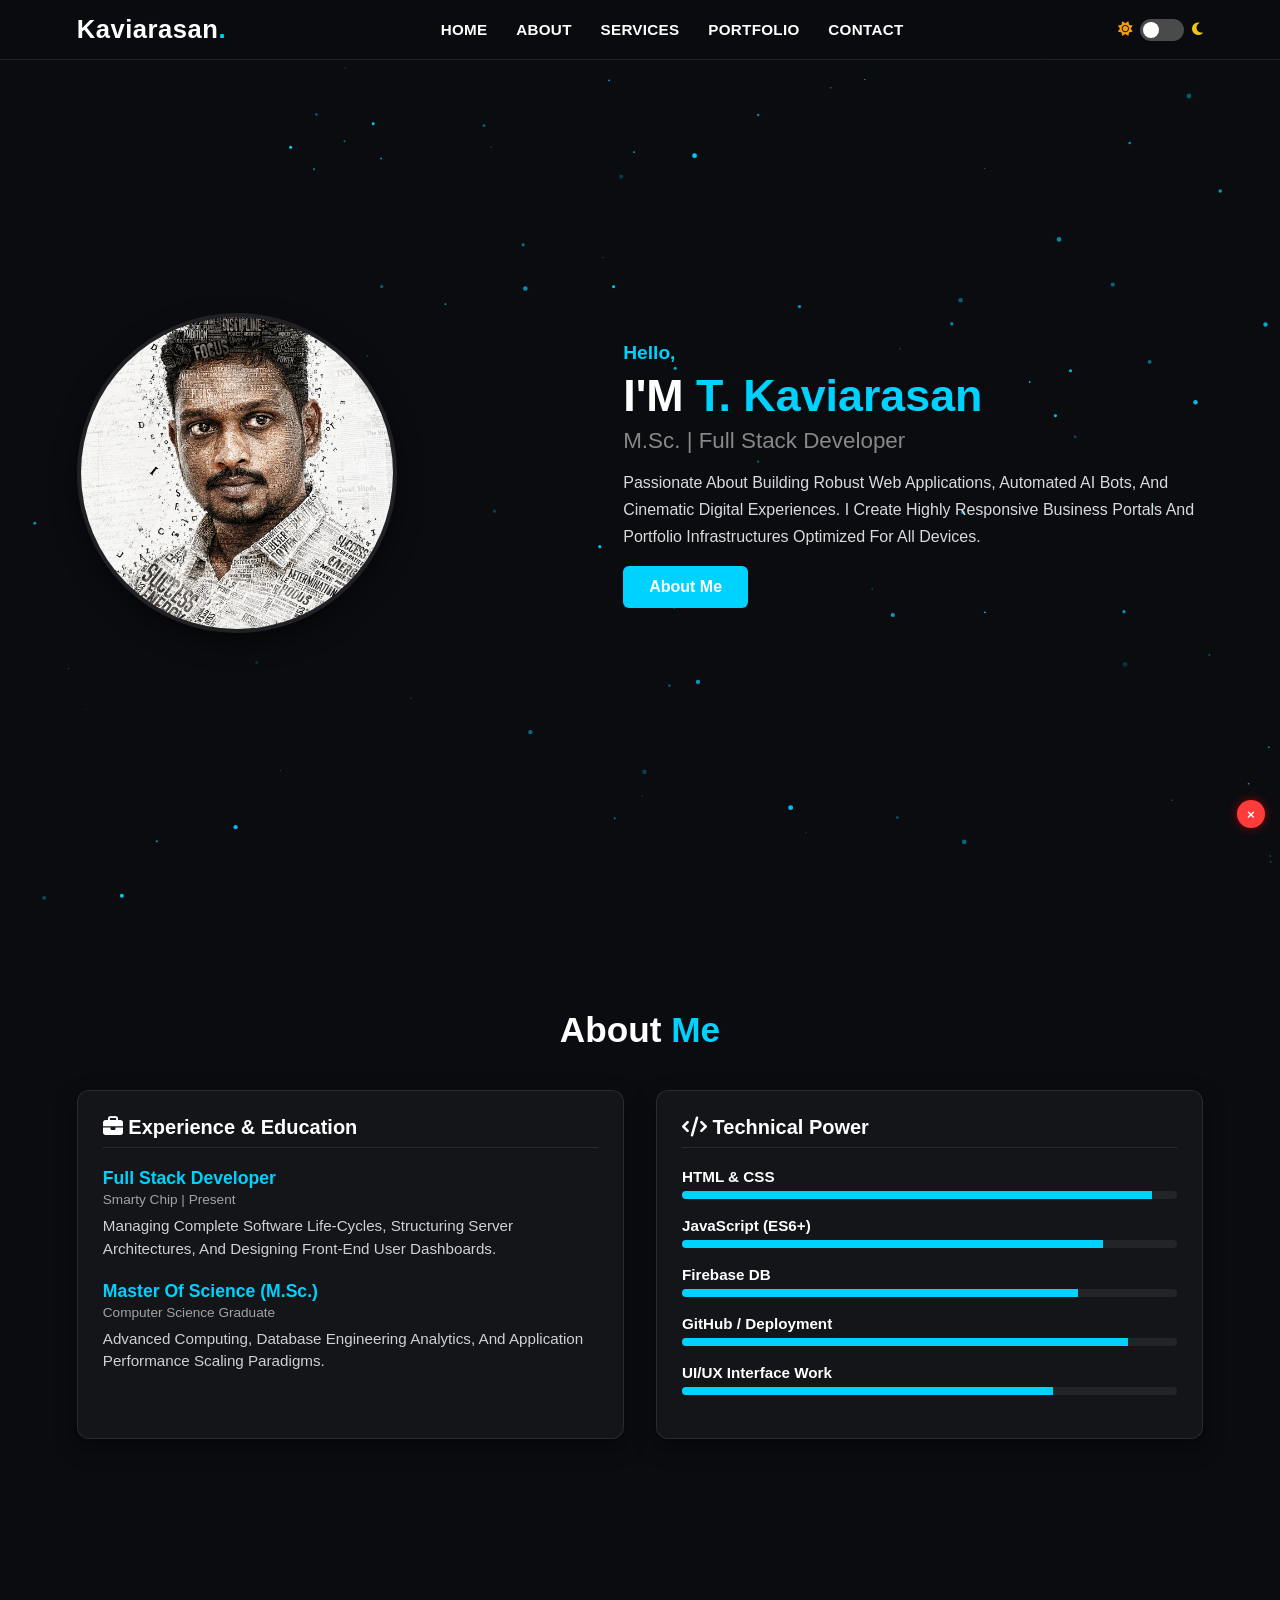
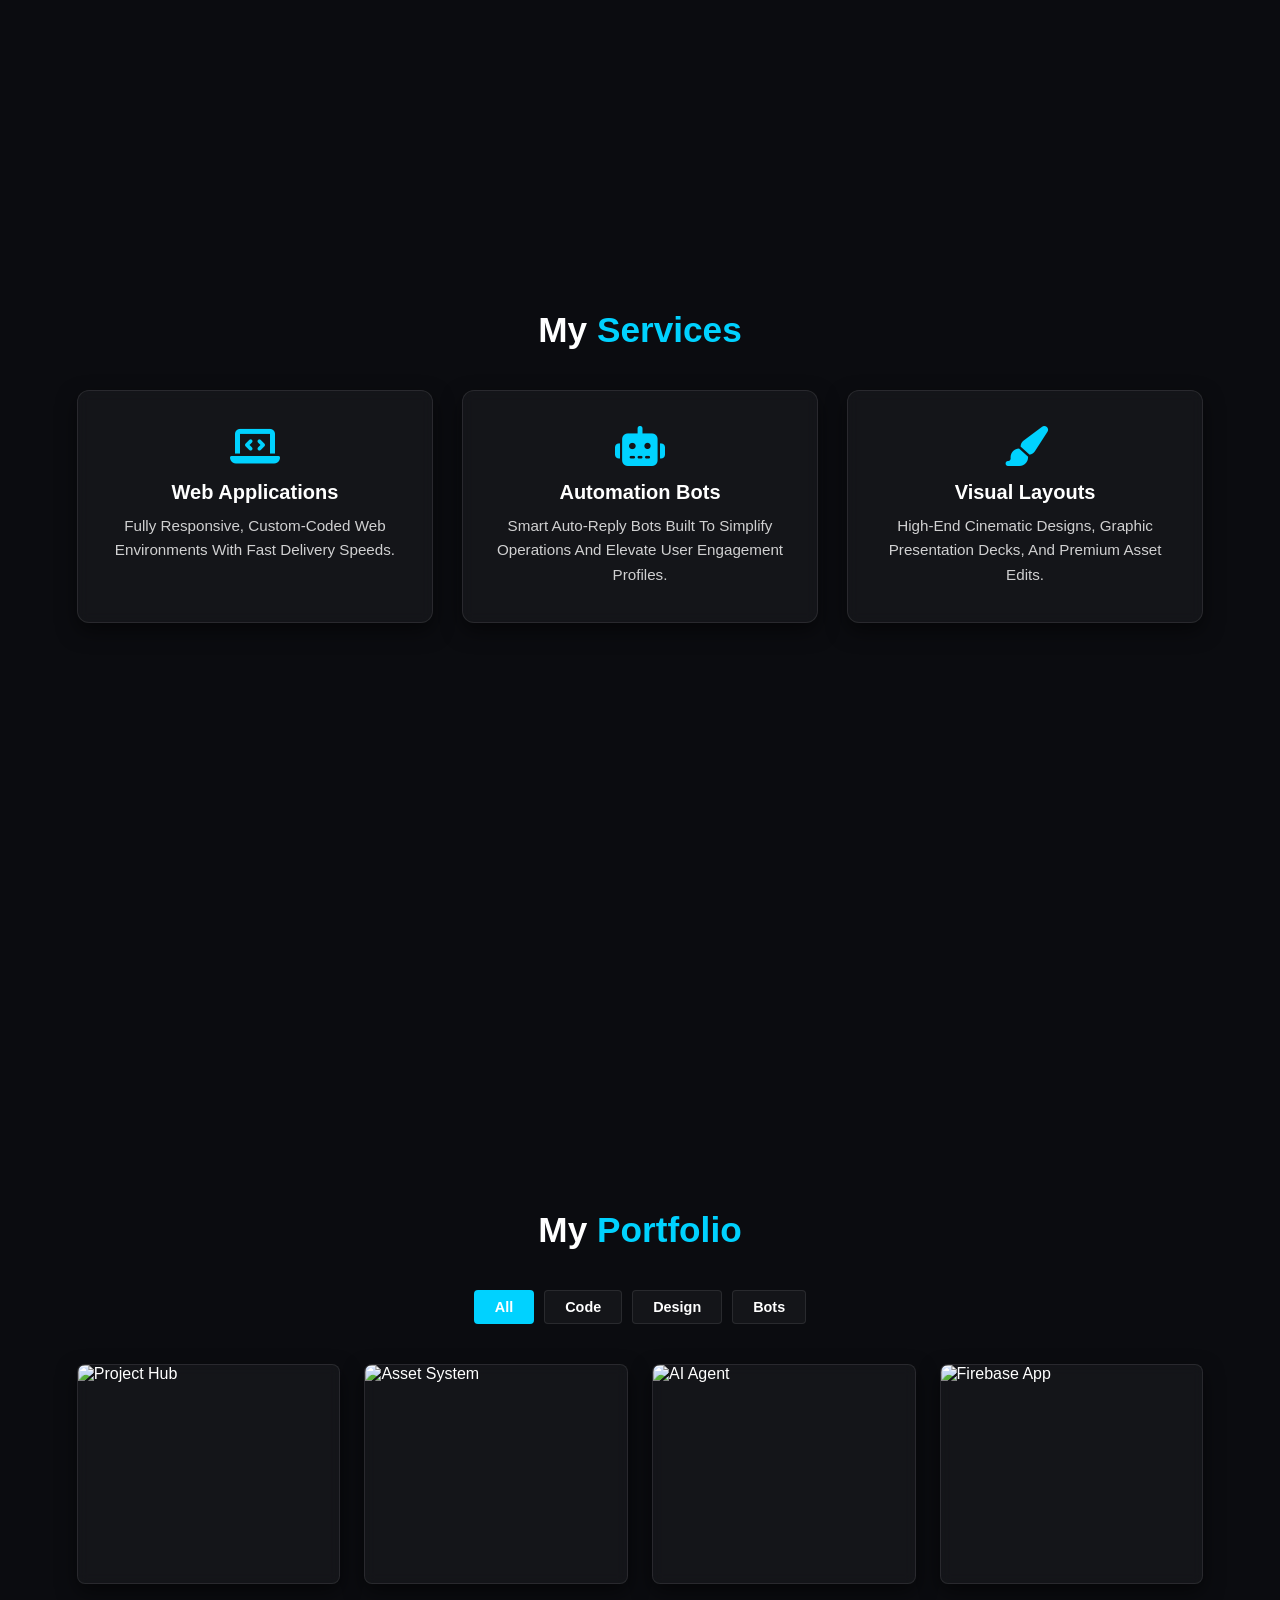
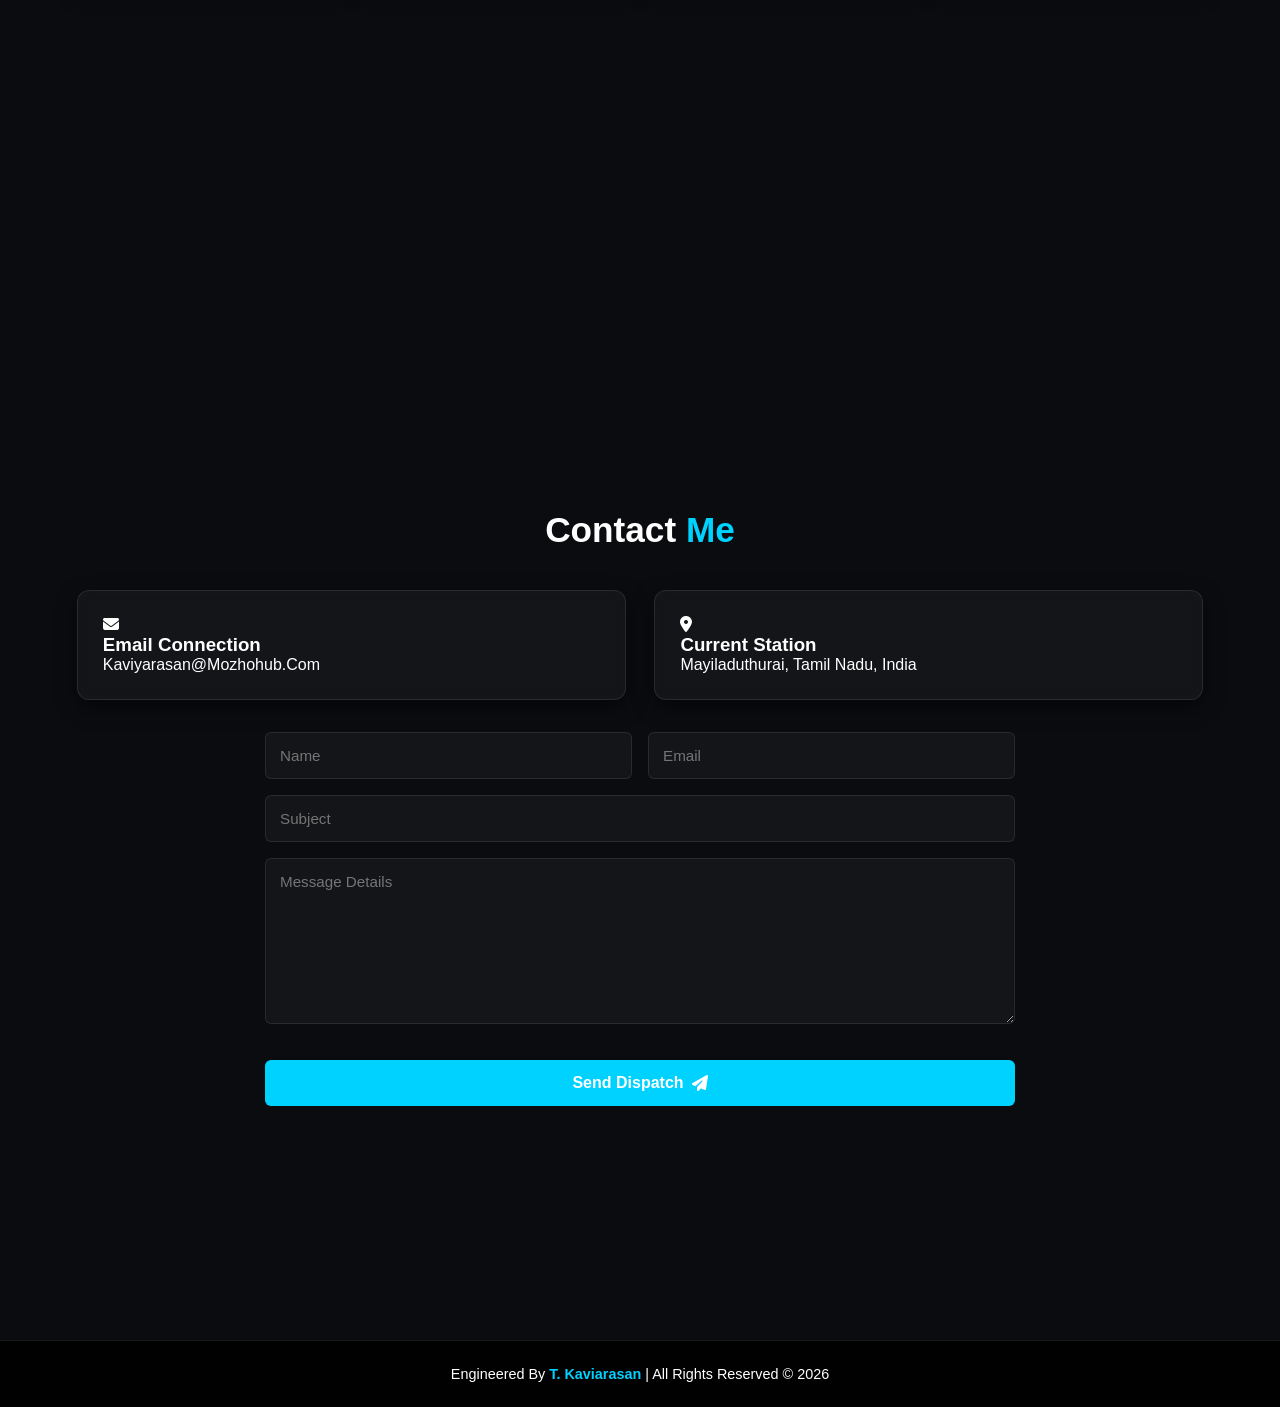
==== commit fe2b7ef4: "Update chat settings for Kavin Assistant Updated chat title and agent ID for the assistant. Changed " ====
--- a/index.html
+++ b/index.html
@@ -209,16 +209,16 @@
     <script src="https://www.gstatic.com/dialogflow-console/fast/messenger/bootstrap.js?v=1"></script>
     <df-messenger 
      intent="welcome"  
-     chat-title="mozhihub localization" 
-     agent-id="6e15d48e-7e87-4dc9-8201-7e71e19d97ea" 
+     chat-title="Kavin Assistant" 
+     agent-id="5b378a03-accb-407c-8e12-e15b8602d3cd" 
      language-code="en" 
-     chat-icon="assets/images/img1.png"
+     chat-icon="images/img1.png"
      chat-icon-size="80px">
   <style>
         df-messenger {
           --df-messenger-bot-message: #fff;
-          --df-messenger-button-titlebar-color: #00A36C;
-          --df-messenger-button-titlebar-color:#00A36C;
+          --df-messenger-button-titlebar-color: #0036C;
+          --df-messenger-button-titlebar-color:#0036C;
           --df-messenger-chat-background-color:#A9A9A9;
           --df-messenger-font-color: #000;
           --df-messenger-send-icon: #00adff;
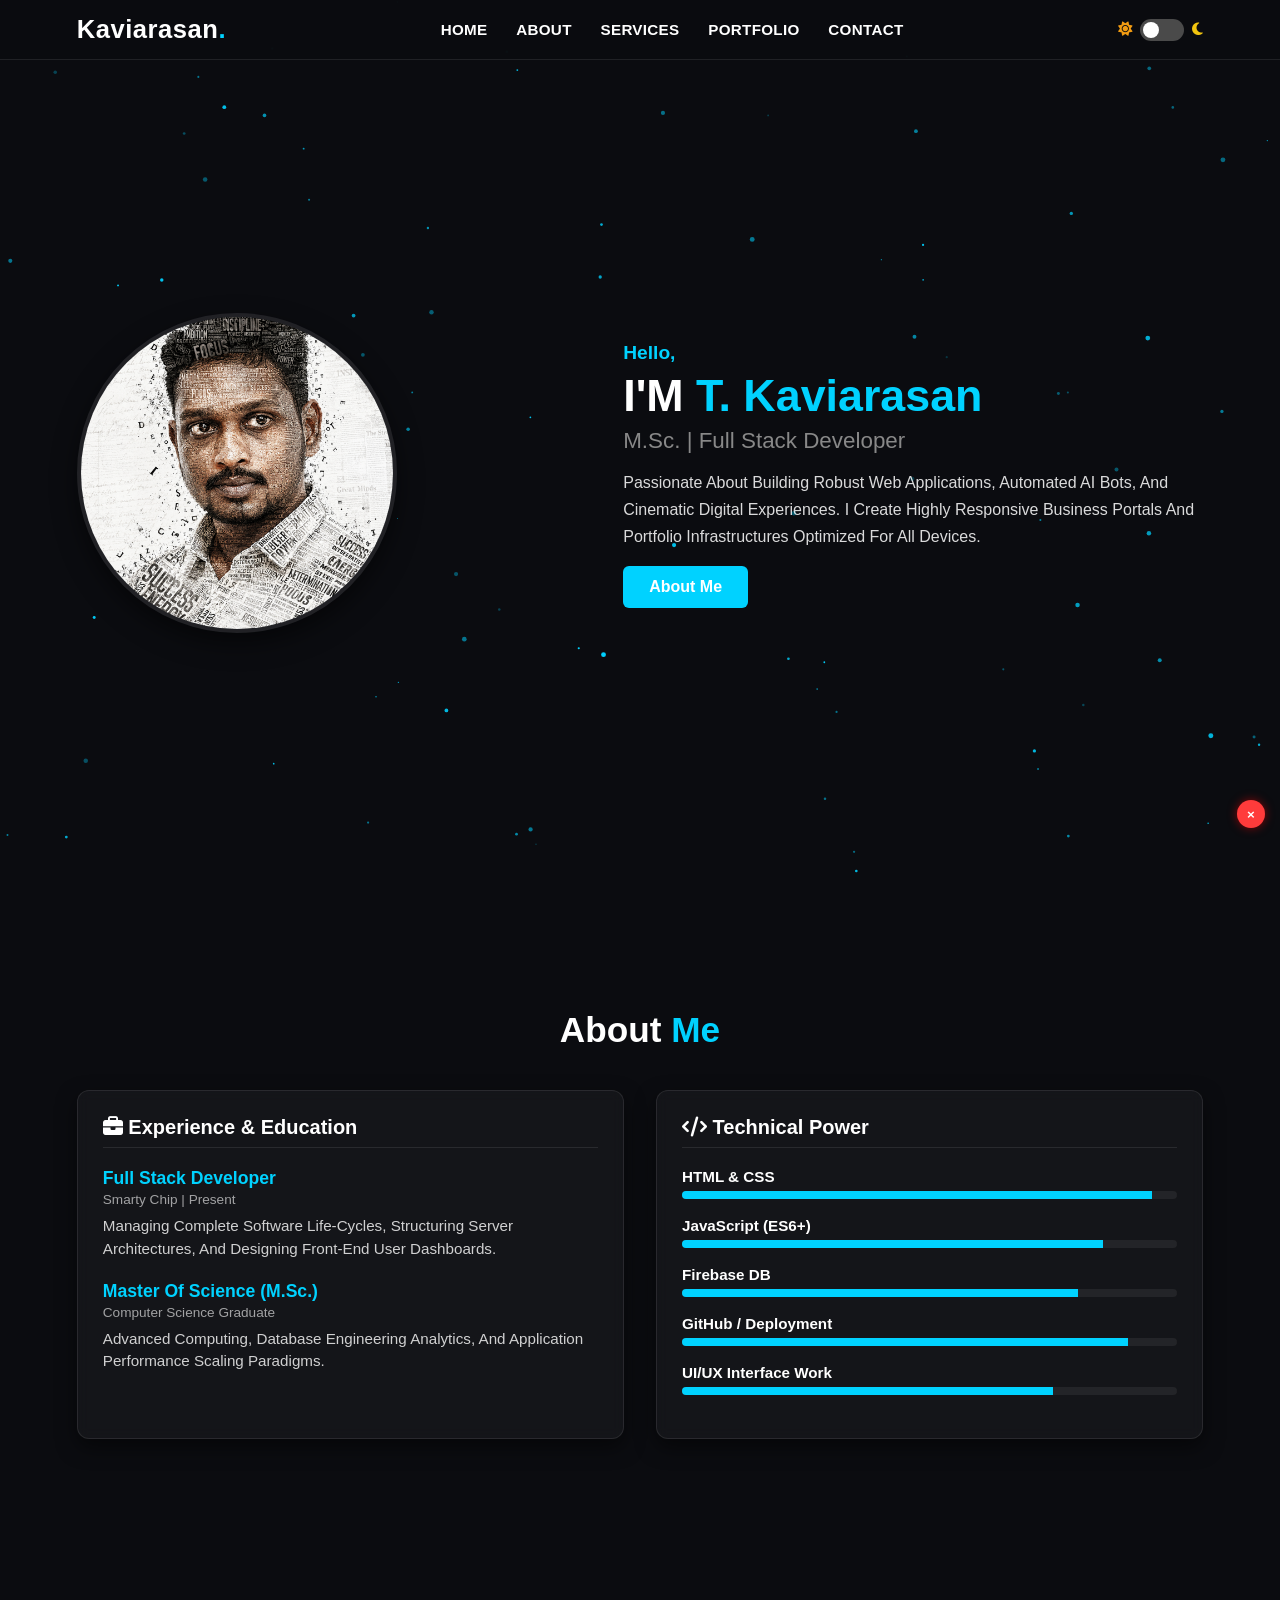
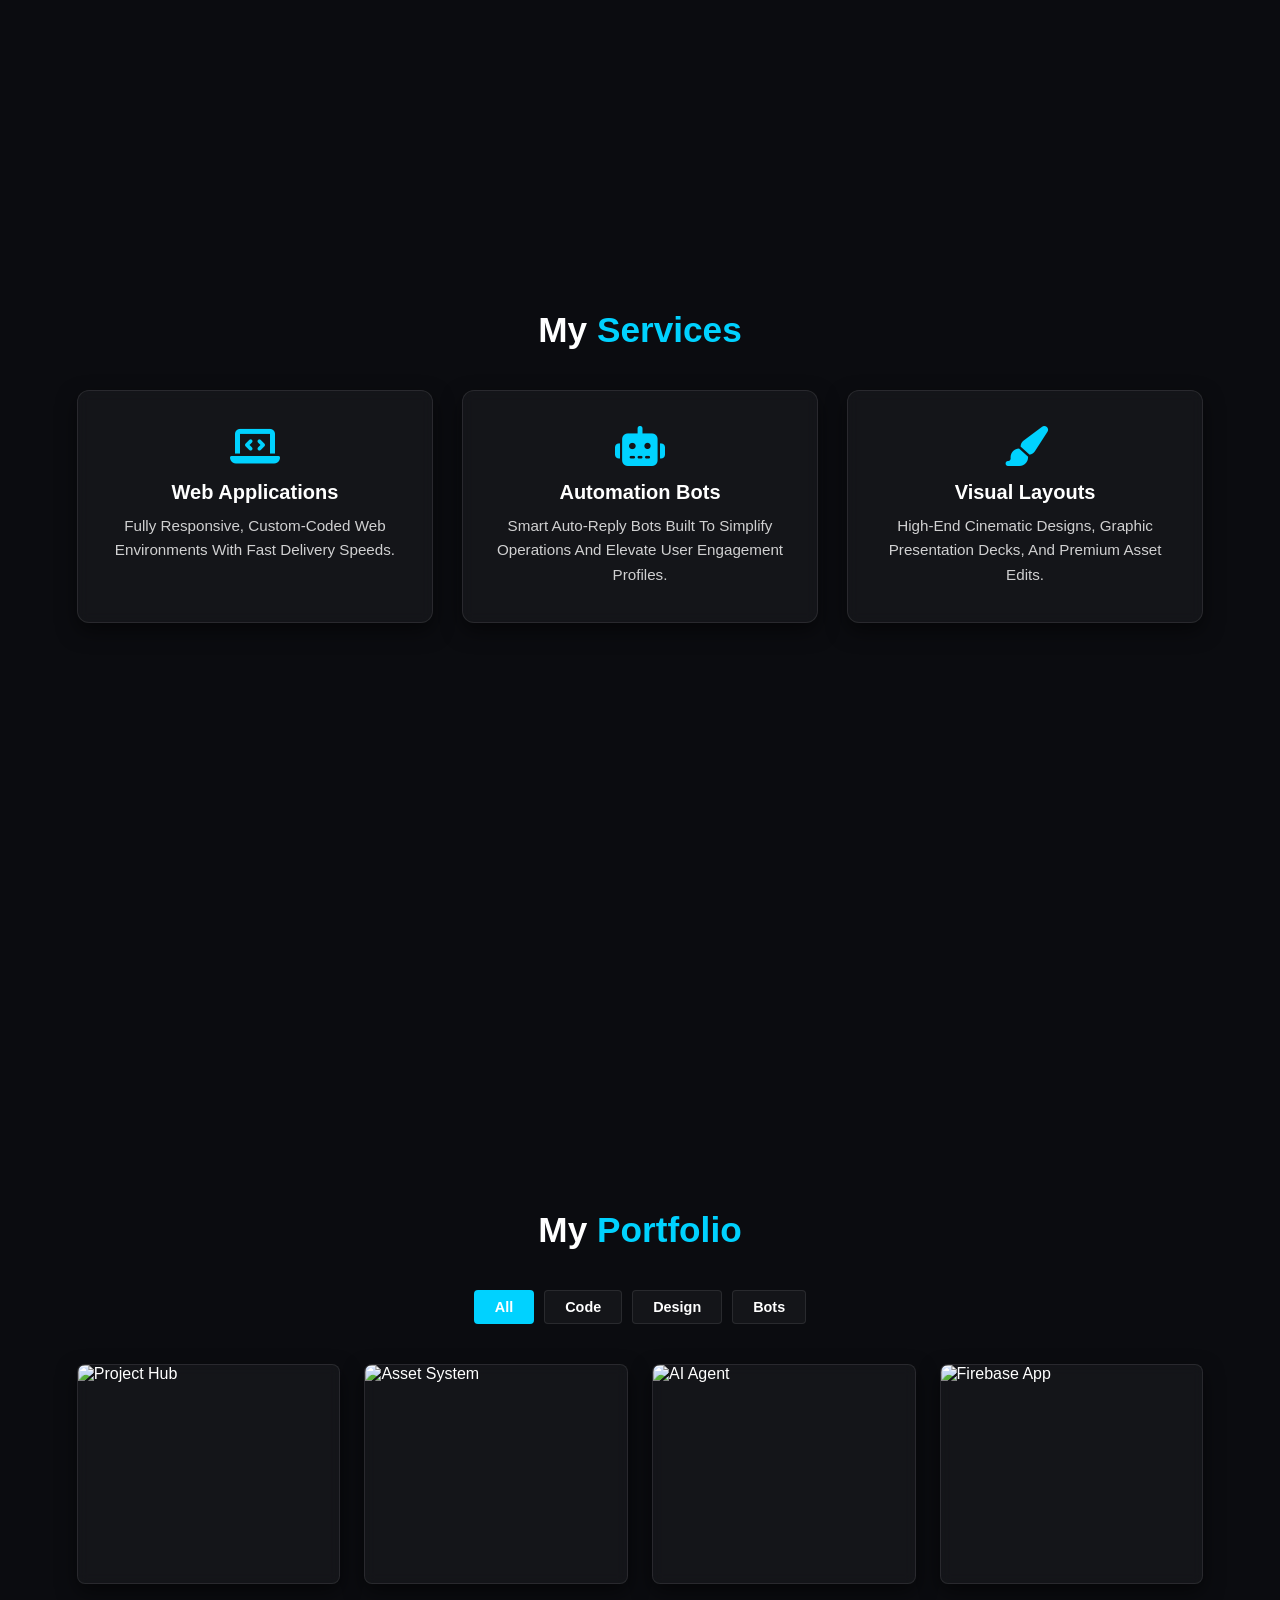
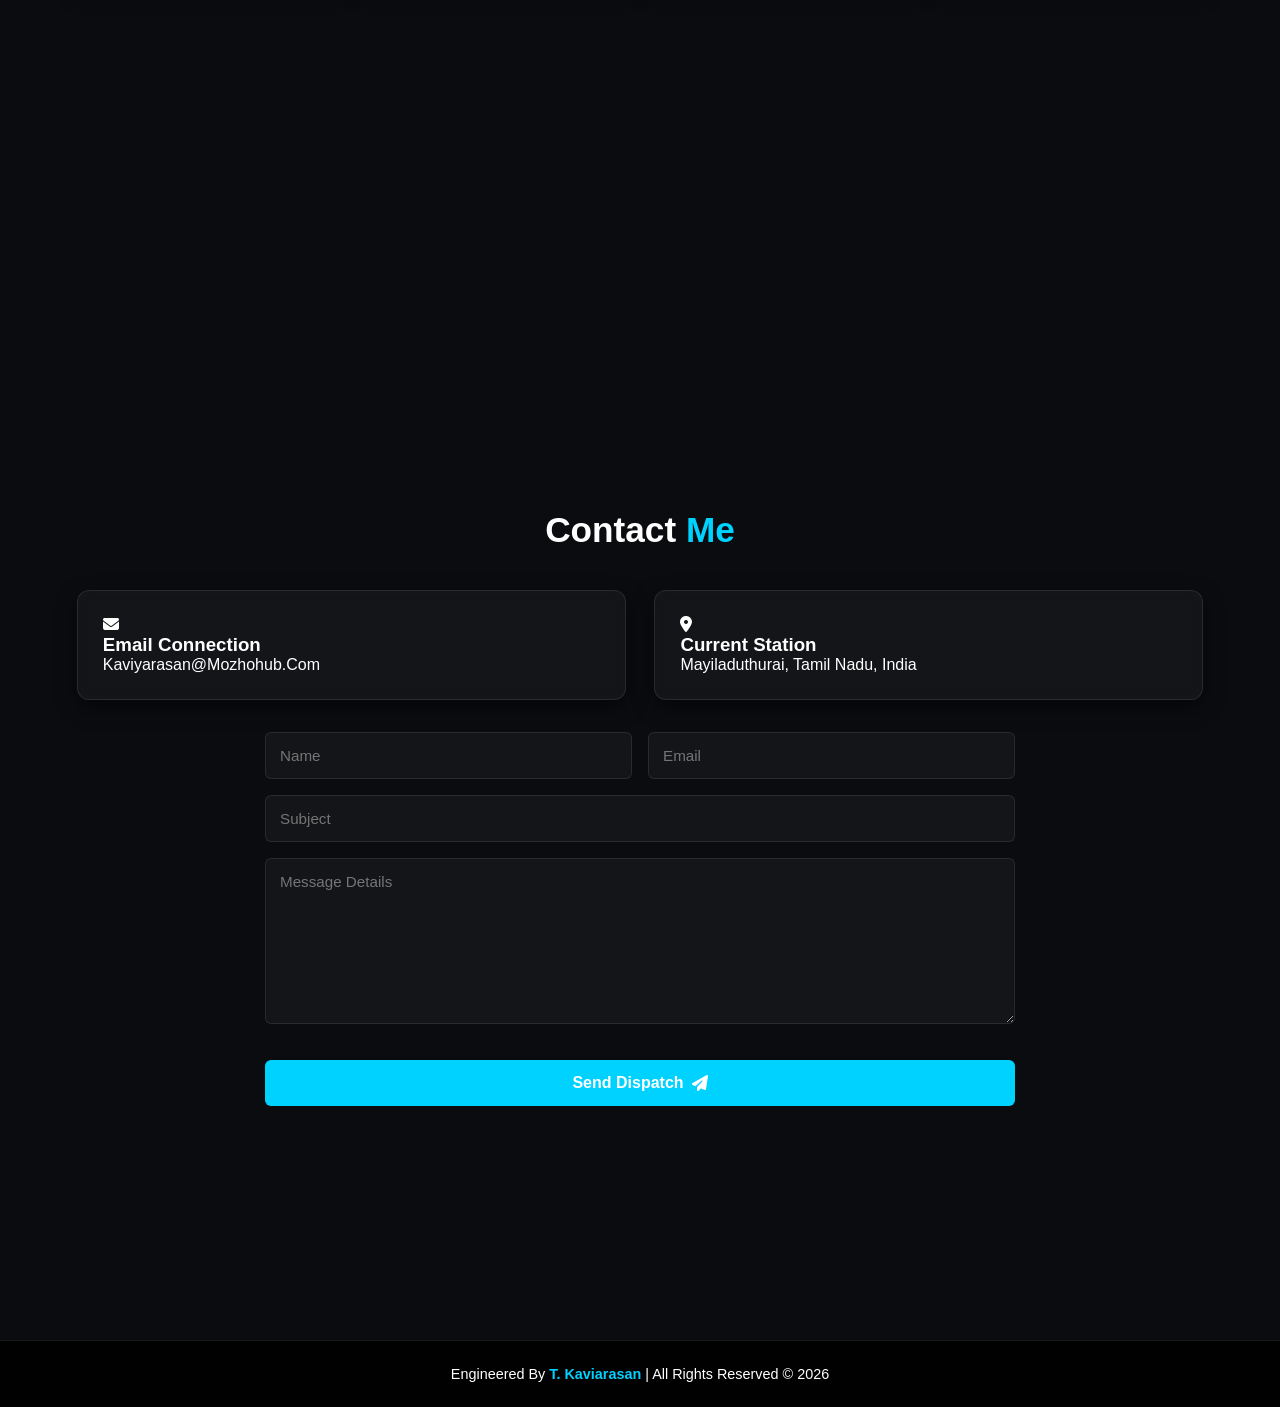
==== commit 86fbae11: "Update index.html" ====
--- a/index.html
+++ b/index.html
@@ -226,6 +226,18 @@
           --df-messenger-chip-border-color:#008000;
           --df-messanger-chat-icon-size:140px;
         }
+       {
+          position: fixed;
+          bottom: 20px;
+          right: 20px;
+          z-index: 9999;
+       }
+
+        /* Enforce Window Height */
+        df-messenger::part(chat-window) {
+          height: 500px !important;
+          max-height: 80vh !important;
+        }
    </style>
       
     </df-messenger>
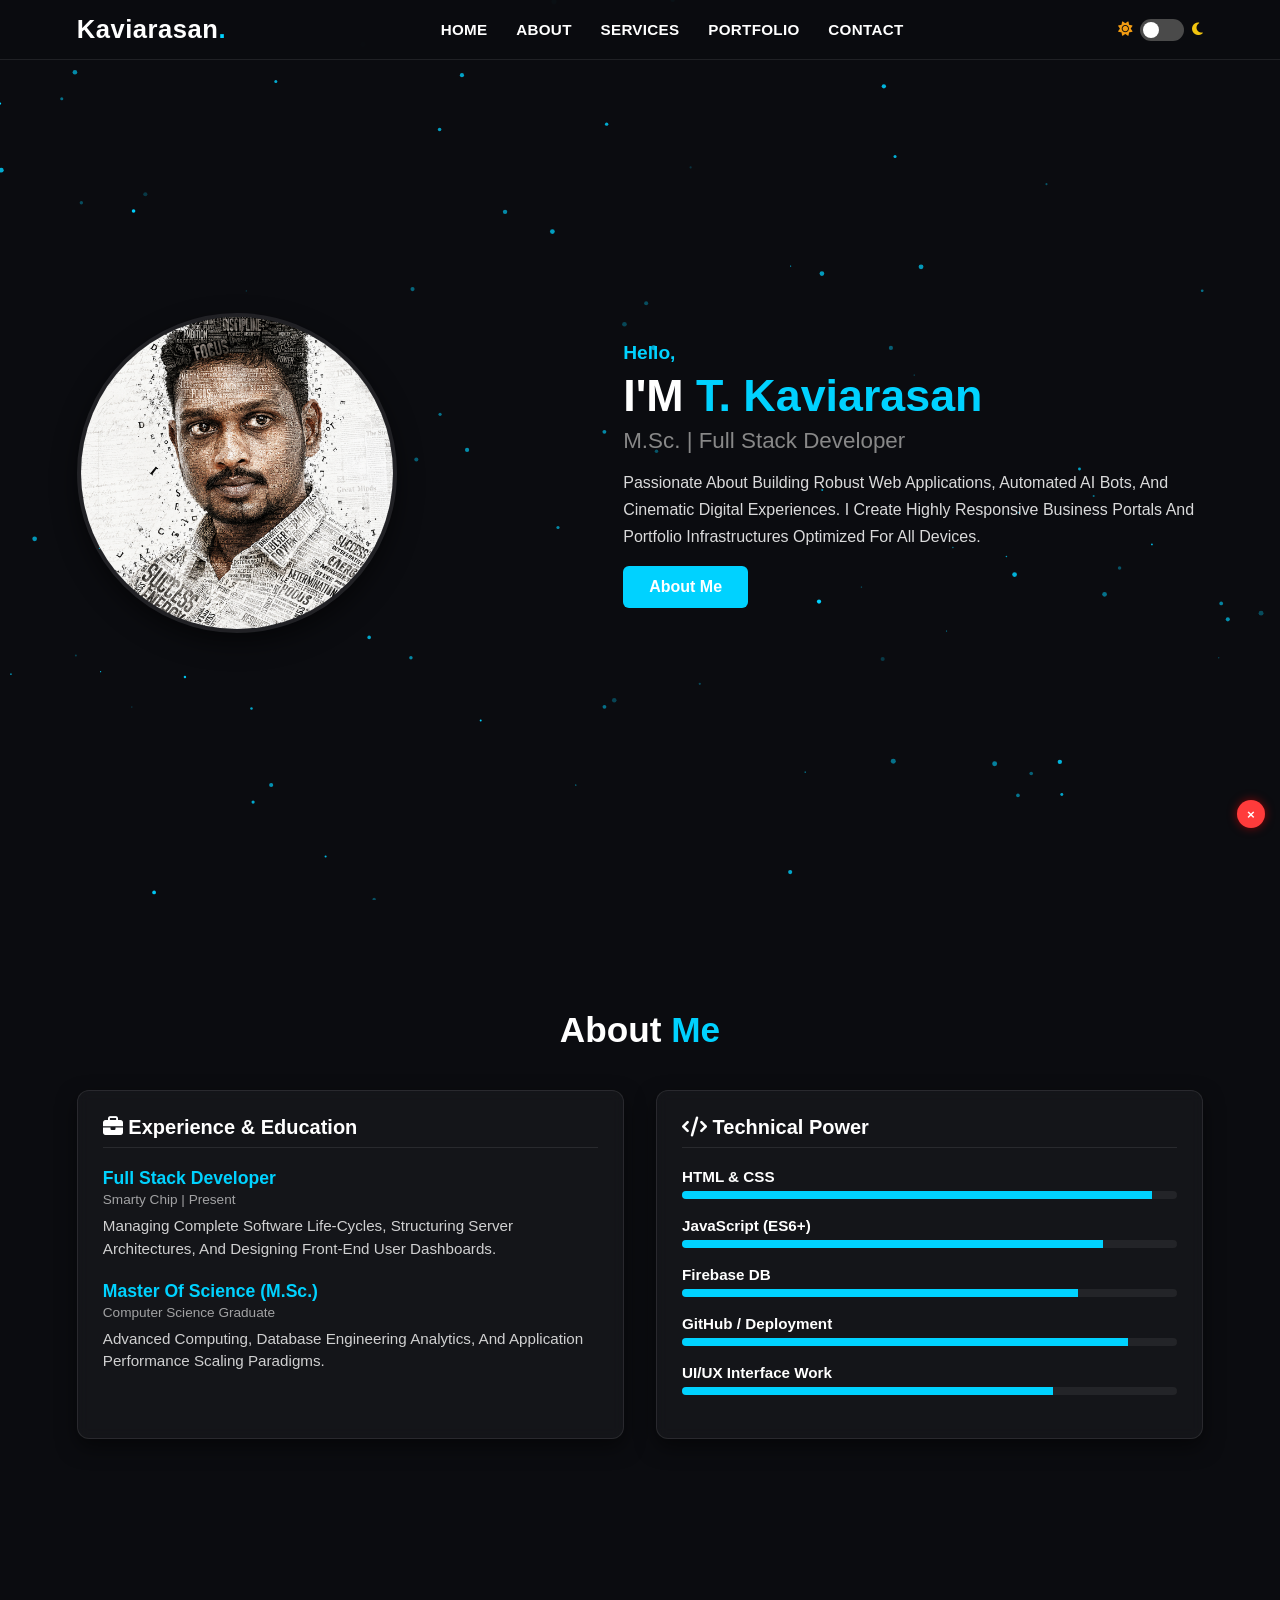
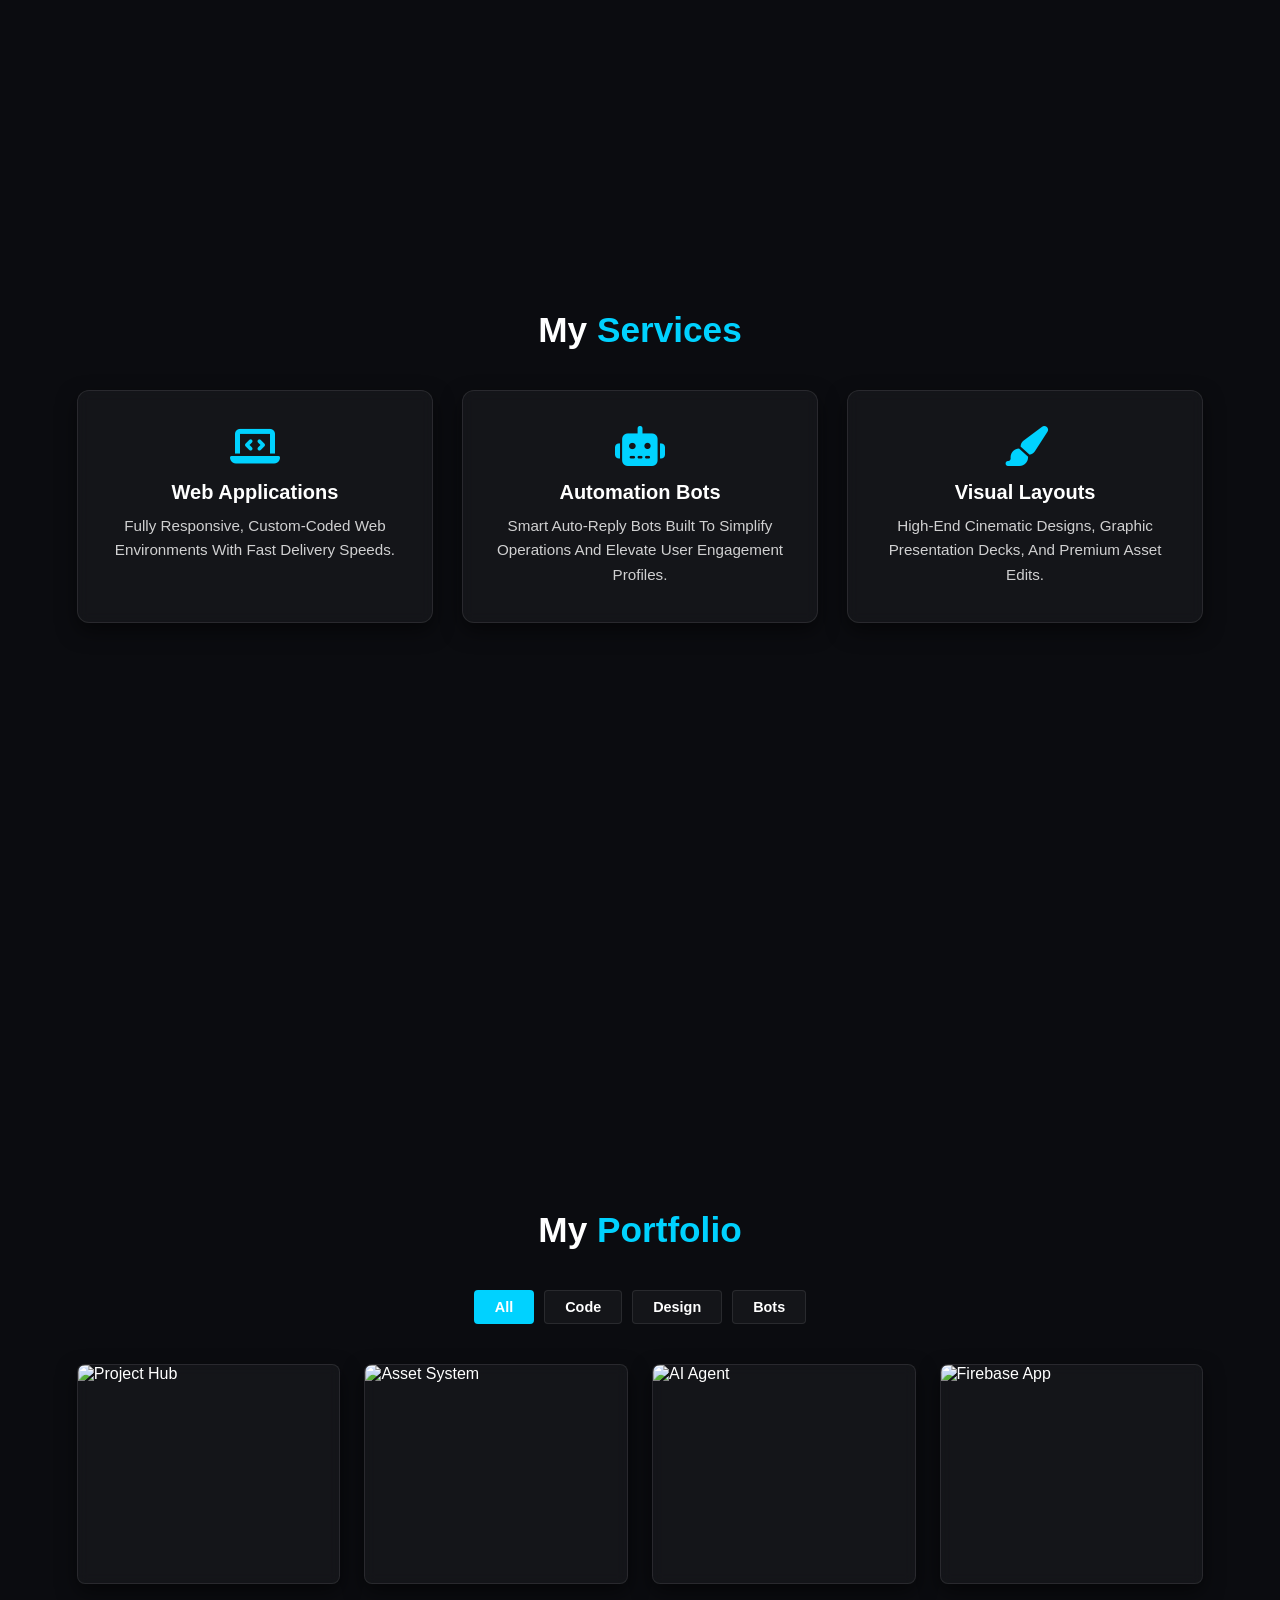
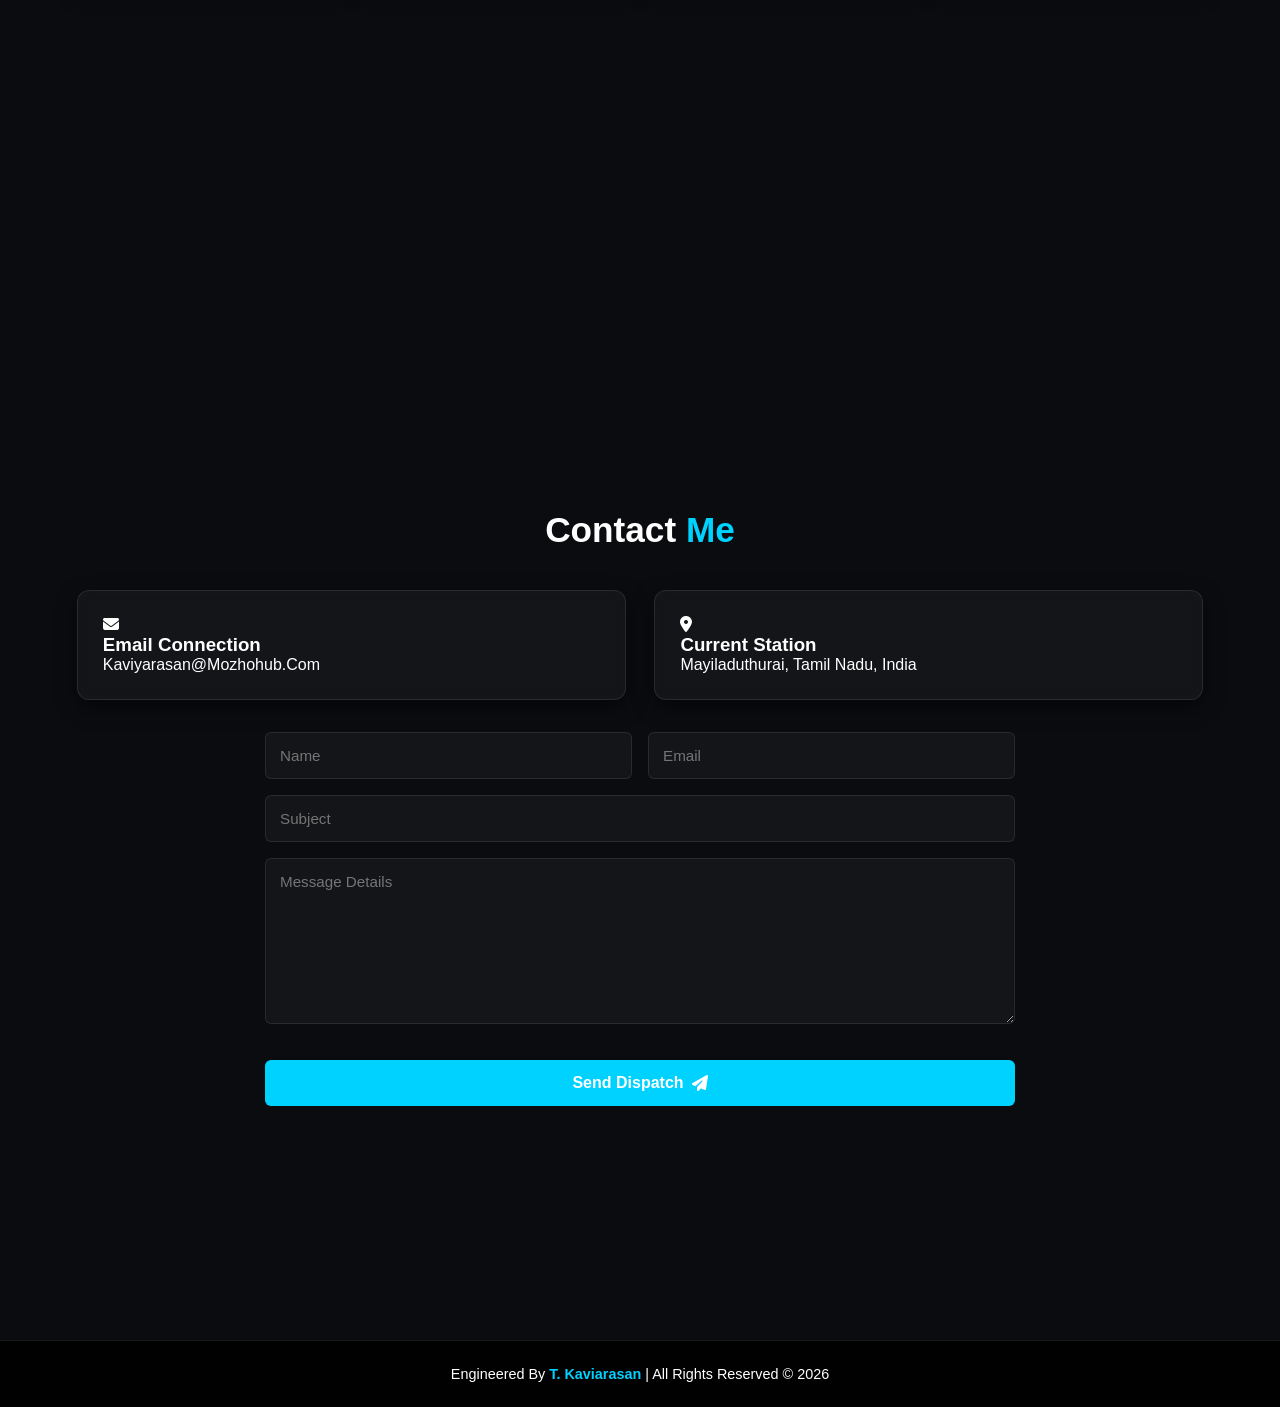
==== commit 321f8135: "Update index.html" ====
--- a/index.html
+++ b/index.html
@@ -212,7 +212,7 @@
      chat-title="Kavin Assistant" 
      agent-id="5b378a03-accb-407c-8e12-e15b8602d3cd" 
      language-code="en" 
-     chat-icon="images/img1.png"
+     chat-icon="images/bot.png"
      chat-icon-size="80px">
   <style>
         df-messenger {
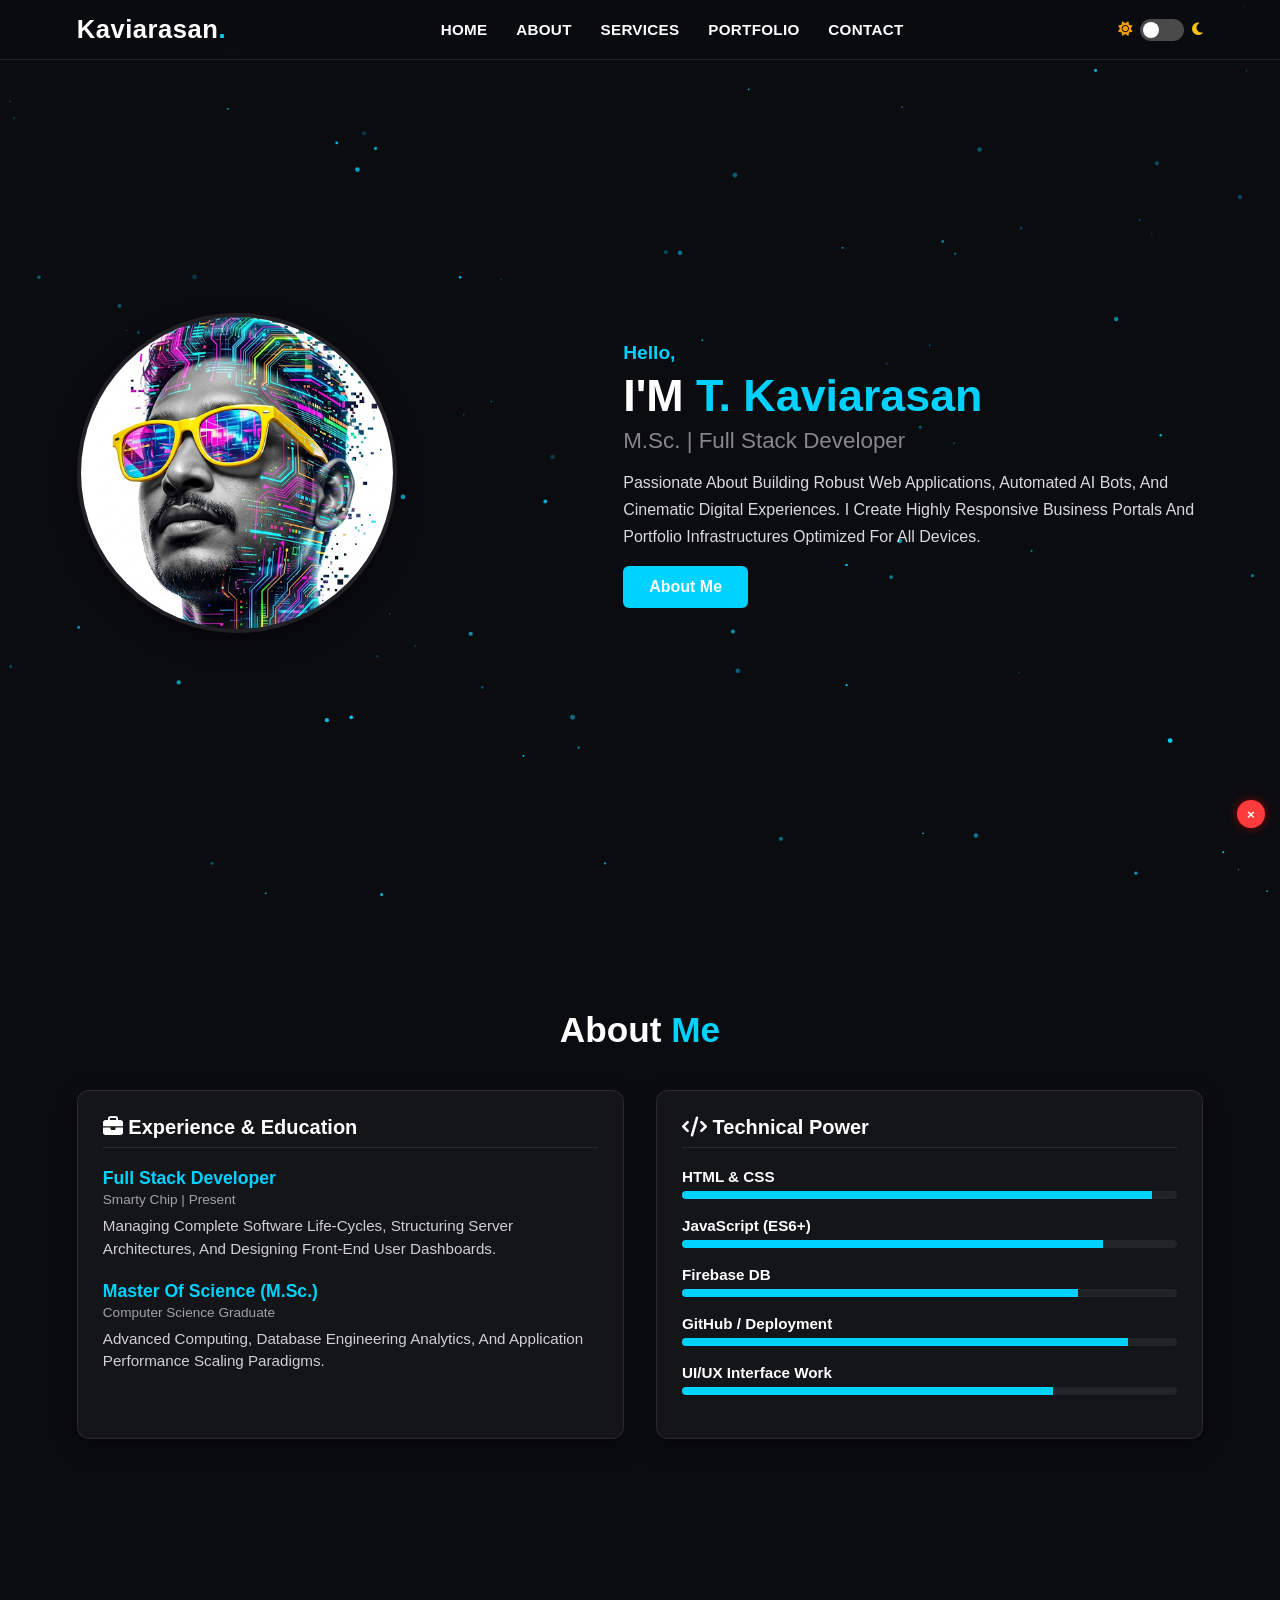
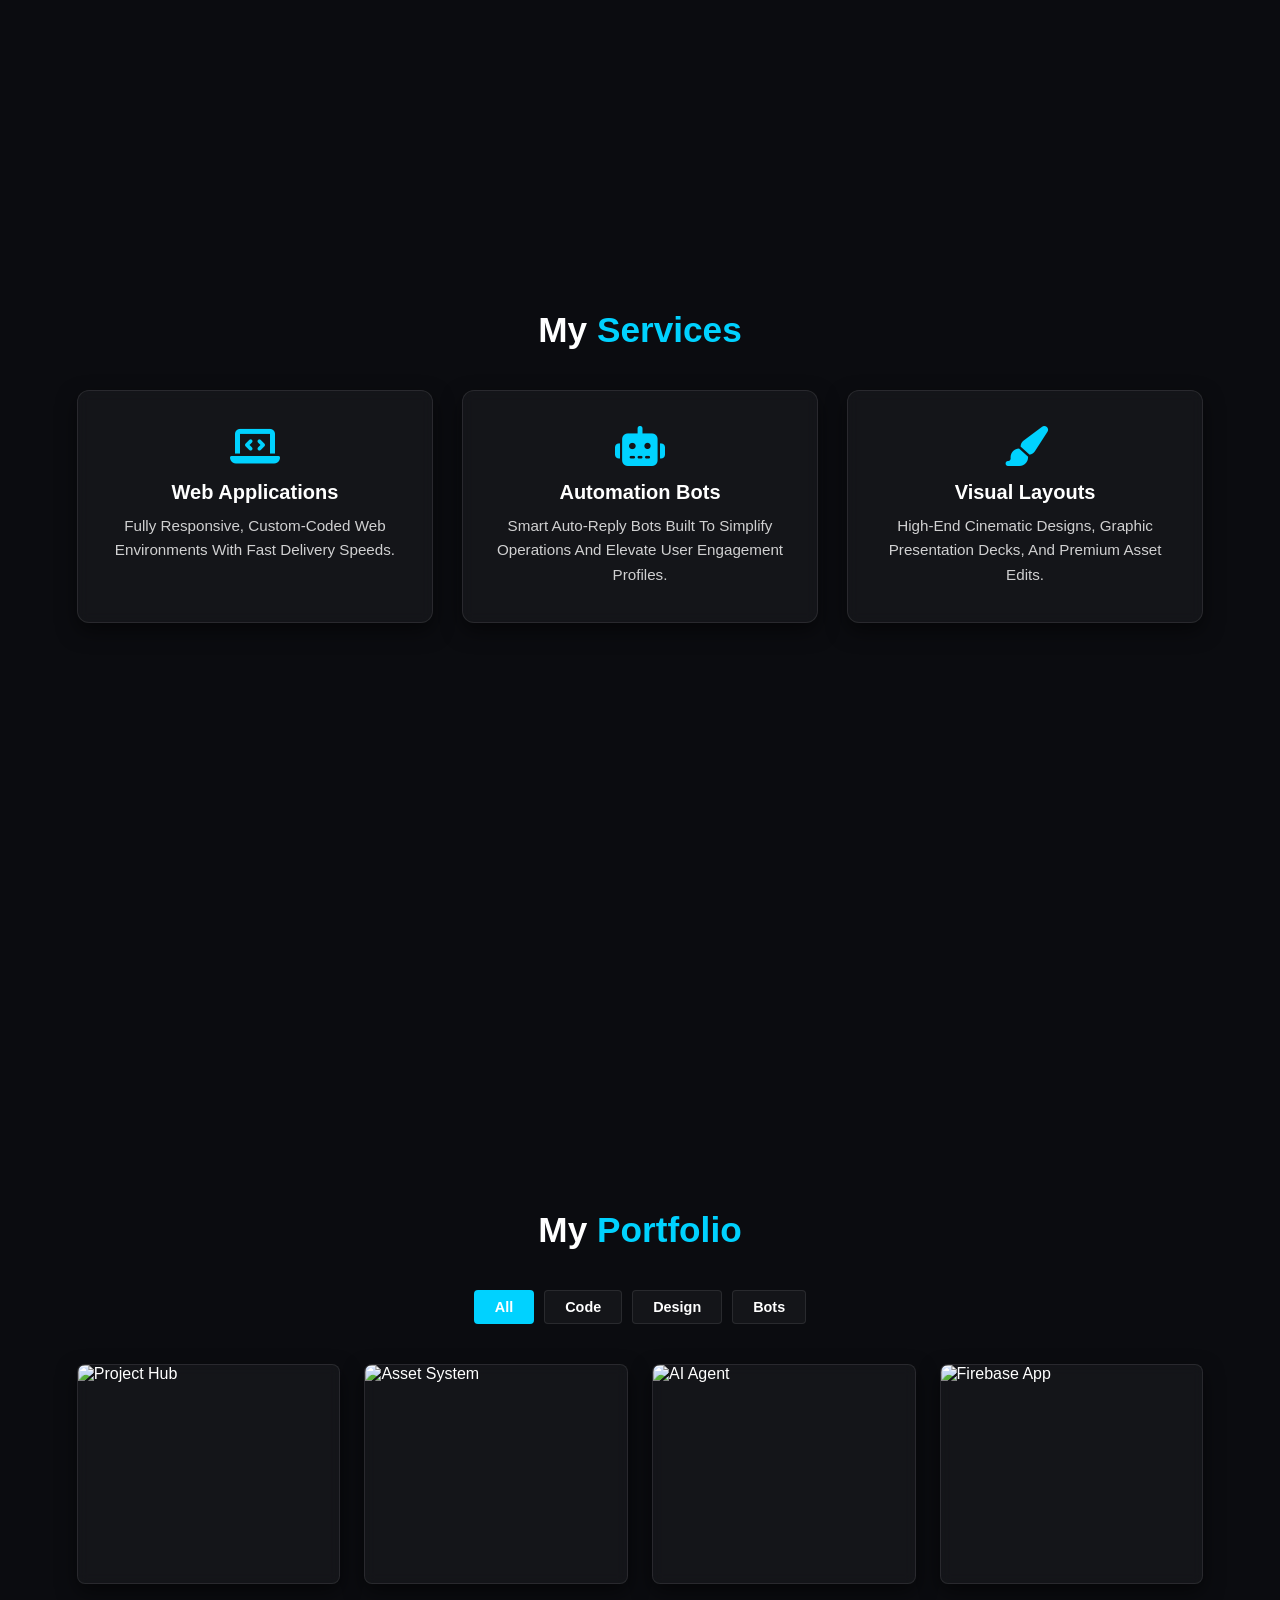
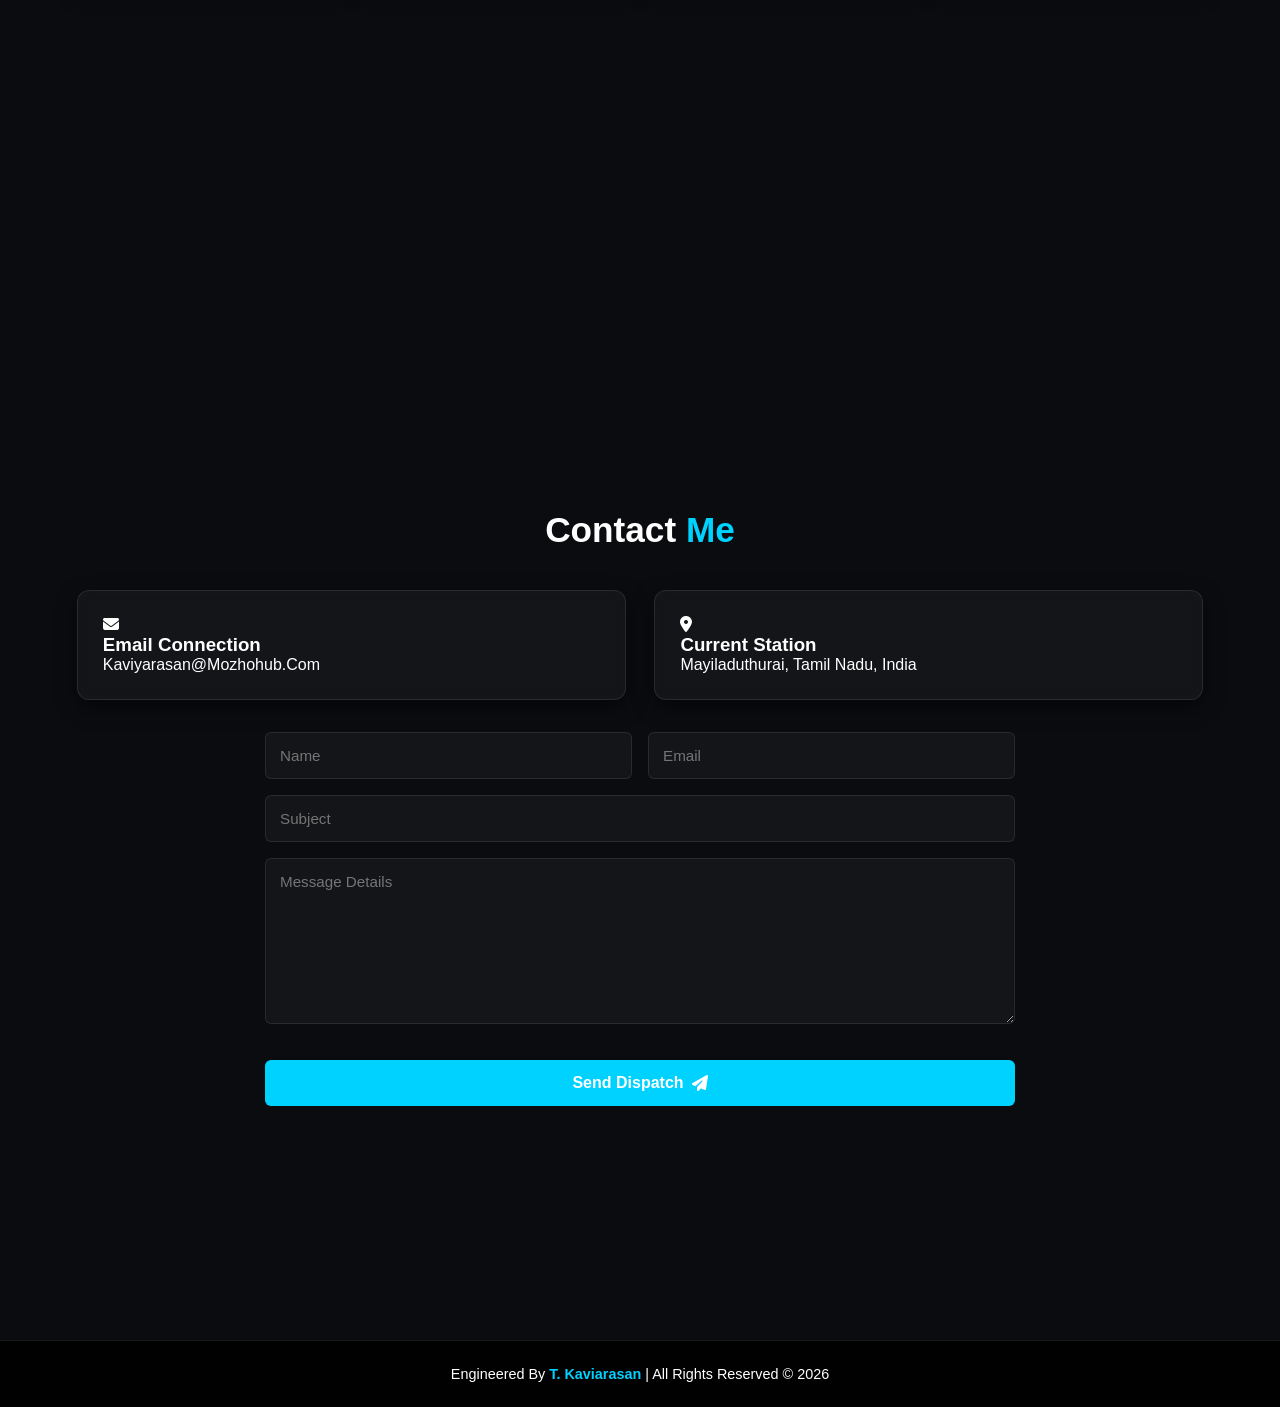
==== commit 9f87c247: "Update index.html" ====
--- a/index.html
+++ b/index.html
@@ -54,7 +54,7 @@
     <!-- Home Section -->
     <section class="home" id="home">
         <div class="image">
-            <img src="images/Dp.jpg" alt="Kaviarasan Profile">
+            <img src="images/1787638320208.png" alt="Kaviarasan Profile">
         </div>
         <div class="content">
             <span class="hello">Hello,</span>
